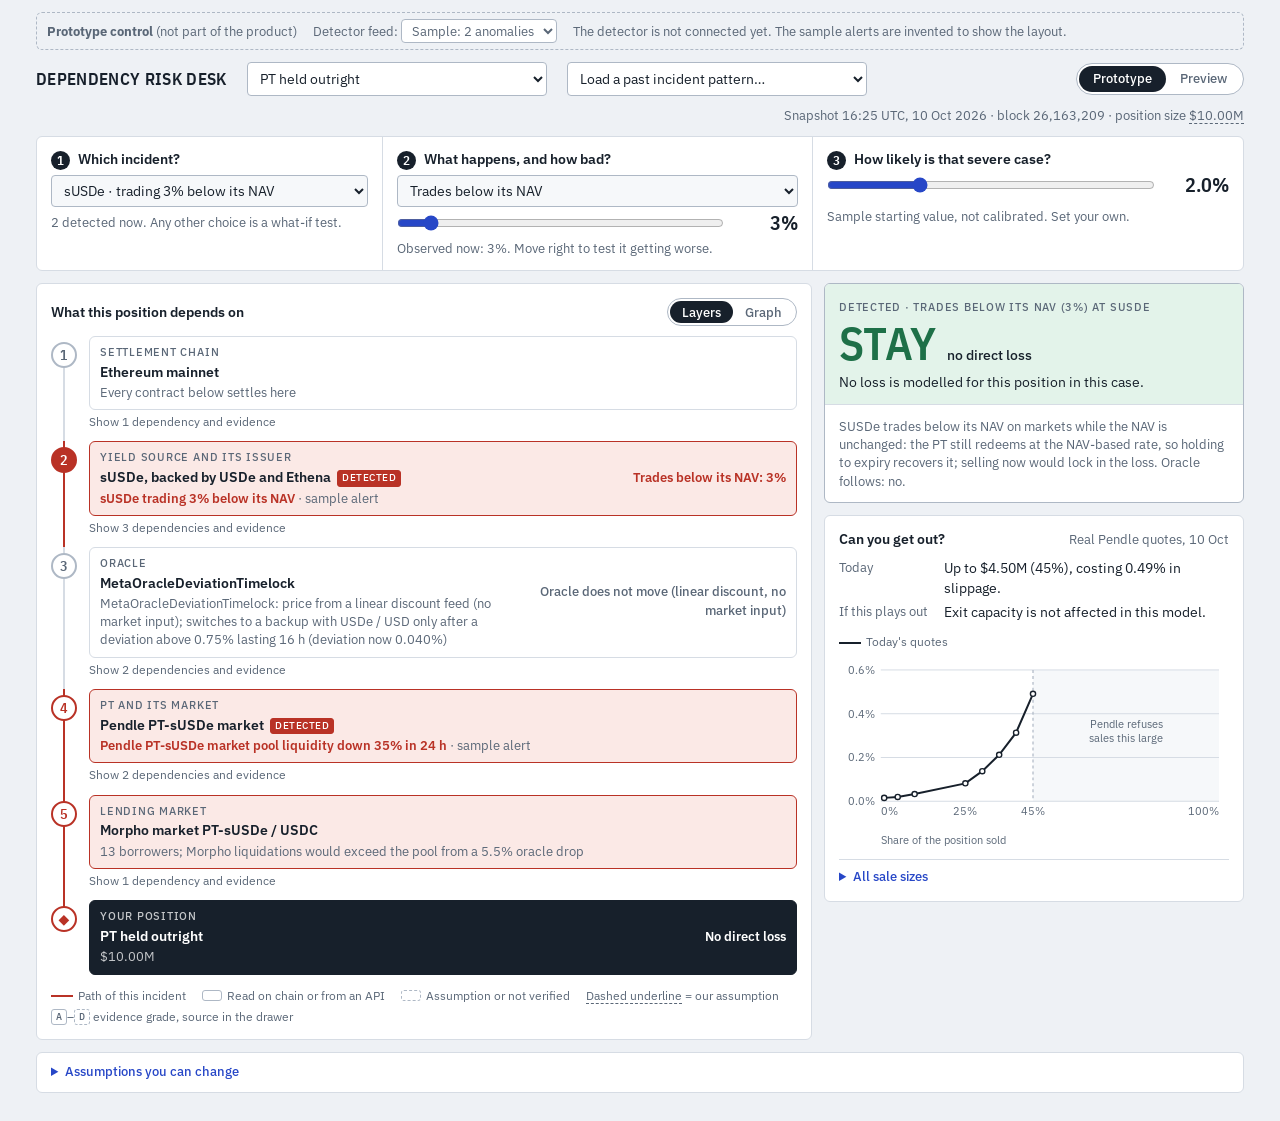
==== demo.html @ 82ac8eb2 "Init interactive HTML demo Input a single position, choose a simulated incident and its severity, ou" ====
<!doctype html>
<html>
  <head>
    <meta charset="utf8" />
    <meta
      name="viewport"
      content="width=device-width,initial-scale=1,viewport-fit=cover"
    />
    <style>
      :root {
        color-scheme: light;
        box-sizing: border-box;
        padding-top: env(safe-area-inset-top, 0px);
        padding-bottom: env(safe-area-inset-bottom, 0px);
      }
      html {
        scroll-padding-top: env(safe-area-inset-top, 0px);
      }
      body {
        margin: 0;
        padding: 0;
        font:
          14px -apple-system,
          BlinkMacSystemFont,
          sans-serif;
        background: #fff;
        color: #000;
      }
      img {
        max-width: 100%;
      }
      [hidden]:not([hidden="until-found" i]) {
        display: none !important;
      }
    </style>
  </head>
  <body>
    <title>Dependency Risk Desk v2</title>
    <link
      rel="stylesheet"
      href="https://fonts.googleapis.com/css2?family=IBM+Plex+Mono:wght@400;500&family=IBM+Plex+Sans:wght@400;500;600&family=IBM+Plex+Sans+Condensed:wght@600&display=swap"
    />
    <style>
      /* Layout: inputs run left to right in thinking order (where, how bad, how likely). Answer card top right. Five-layer chain on the left, one row per layer. Detail opens on demand. */
      :root {
        --bg: #eef1f5;
        --surface: #ffffff;
        --sunk: #f6f8fa;
        --ink: #17202b;
        --muted: #5a6777;
        --line: #d6dce4;
        --line-strong: #aeb8c5;
        --accent: #2747c7;
        --accent-tint: #e4e9fb;
        --crit: #b93226;
        --crit-tint: #fbe9e6;
        --warn: #8f5b00;
        --warn-tint: #fbf0d9;
        --good: #1e7048;
        --good-tint: #e3f3ea;
        --sans:
          "IBM Plex Sans", system-ui, -apple-system, "Segoe UI", sans-serif;
        --cond:
          "IBM Plex Sans Condensed", "IBM Plex Sans", system-ui, sans-serif;
        --mono: "IBM Plex Mono", ui-monospace, Menlo, Consolas, monospace;
      }
      @media (prefers-color-scheme: dark) {
        :root:not([data-theme="light"]) {
          --bg: #0f141b;
          --surface: #171e28;
          --sunk: #131922;
          --ink: #e5eaf1;
          --muted: #96a3b4;
          --line: #283342;
          --line-strong: #465468;
          --accent: #8aa4ff;
          --accent-tint: #1e2a52;
          --crit: #ff8475;
          --crit-tint: #3a1d1a;
          --warn: #e6ae52;
          --warn-tint: #33280f;
          --good: #62c795;
          --good-tint: #14301f;
          color-scheme: dark;
        }
      }
      :root[data-theme="dark"] {
        --bg: #0f141b;
        --surface: #171e28;
        --sunk: #131922;
        --ink: #e5eaf1;
        --muted: #96a3b4;
        --line: #283342;
        --line-strong: #465468;
        --accent: #8aa4ff;
        --accent-tint: #1e2a52;
        --crit: #ff8475;
        --crit-tint: #3a1d1a;
        --warn: #e6ae52;
        --warn-tint: #33280f;
        --good: #62c795;
        --good-tint: #14301f;
        color-scheme: dark;
      }
      * {
        box-sizing: border-box;
      }
      body {
        background: var(--bg);
        color: var(--ink);
        font: 14px/1.45 var(--sans);
        font-variant-numeric: tabular-nums;
      }
      .app {
        max-width: 1240px;
        margin: 0 auto;
        padding-inline: 16px;
        padding-block: 12px 28px;
        display: flex;
        flex-direction: column;
        gap: 12px;
      }
      body.drawer-open .app {
        padding-bottom: 46vh;
      }
      button,
      select,
      input {
        font: inherit;
        color: inherit;
      }
      button {
        cursor: pointer;
      }
      input[type="range"] {
        accent-color: var(--accent);
        width: 100%;
        min-width: 0;
        margin: 0;
      }
      :focus-visible {
        outline: 2px solid var(--accent);
        outline-offset: 2px;
      }
      p {
        margin: 0;
      }
      .lbl {
        font-size: 11px;
        letter-spacing: 0.07em;
        text-transform: uppercase;
        color: var(--muted);
        font-weight: 500;
      }
      .mono {
        font-family: var(--mono);
        font-size: 12px;
      }
      .note {
        color: var(--muted);
        font-size: 12.5px;
      }
      .asm {
        border-bottom: 1px dashed var(--muted);
      }
      .eff.n,
      .lay.hot .eff.n {
        color: var(--muted);
        font-weight: 500;
      }
      .gr {
        display: inline-block;
        font: 500 10px/14px var(--mono);
        padding: 0 4px;
        border: 1px solid var(--line-strong);
        border-radius: 3px;
        color: var(--muted);
        vertical-align: 1px;
      }
      .gr.D {
        border-style: dashed;
      }
      .link {
        background: none;
        border: 0;
        padding: 0;
        color: var(--accent);
        text-decoration: underline;
        font-size: 12.5px;
      }
      .panel {
        background: var(--surface);
        border: 1px solid var(--line);
        border-radius: 6px;
        padding: 14px;
        min-width: 0;
      }
      .panel h2 {
        font: 600 14px/1.2 var(--sans);
        margin: 0;
      }
      .phead {
        display: flex;
        flex-wrap: wrap;
        gap: 4px 16px;
        justify-content: space-between;
        align-items: baseline;
        margin-bottom: 10px;
      }

      header {
        display: flex;
        flex-wrap: wrap;
        gap: 10px 20px;
        align-items: center;
      }
      header h1 {
        font: 600 17px/1 var(--cond);
        letter-spacing: 0.02em;
        margin: 0;
        text-transform: uppercase;
      }
      header select {
        background: var(--surface);
        border: 1px solid var(--line-strong);
        border-radius: 4px;
        padding: 6px 8px;
        min-width: 0;
        max-width: 100%;
        text-overflow: ellipsis;
        flex: 0 1 300px;
      }
      header .stamp {
        margin-left: auto;
        font-size: 12.5px;
        color: var(--muted);
      }
      header .stamp {
        margin-left: 0;
        flex-basis: 100%;
        text-align: right;
      }
      .mode {
        margin-left: auto;
        display: flex;
        border: 1px solid var(--line-strong);
        border-radius: 999px;
        padding: 2px;
        background: var(--surface);
      }
      .mode button {
        border: 0;
        background: none;
        border-radius: 999px;
        padding: 4px 14px;
        font-weight: 500;
        font-size: 13px;
        color: var(--muted);
      }
      .mode button[aria-pressed="true"] {
        background: var(--ink);
        color: var(--surface);
      }
      .mode.sm button {
        padding: 2px 12px;
        font-size: 12.5px;
      }
      .lrow.inert {
        cursor: default;
      }
      .lrow.inert:hover {
        border-color: var(--line);
      }
      .step select:disabled {
        opacity: 1;
        color: var(--ink);
        appearance: none;
        border-style: dashed;
      }
      .banner {
        border-radius: 6px;
        padding: 8px 12px;
        border: 1px solid var(--line-strong);
        background: var(--accent-tint);
        font-size: 13px;
      }
      .banner a {
        color: var(--accent);
      }

      .steps {
        display: grid;
        grid-template-columns: 1fr 1.25fr 1.25fr;
        gap: 0;
        padding: 0;
      }
      .step {
        padding: 12px 14px;
        display: flex;
        flex-direction: column;
        gap: 6px;
        min-width: 0;
        border-left: 1px solid var(--line);
      }
      .step:first-child {
        border-left: 0;
      }
      .step .q {
        display: flex;
        gap: 8px;
        align-items: baseline;
        font-weight: 600;
      }
      .step .q i {
        font: 600 13px/1 var(--cond);
        font-style: normal;
        color: var(--surface);
        background: var(--ink);
        border-radius: 50%;
        width: 19px;
        height: 19px;
        display: inline-grid;
        place-items: center;
        flex: none;
        position: relative;
        top: 1px;
      }
      .step select {
        background: var(--sunk);
        border: 1px solid var(--line-strong);
        border-radius: 4px;
        padding: 5px 8px;
        width: 100%;
        min-width: 0;
        text-overflow: ellipsis;
      }
      .slide {
        display: flex;
        align-items: center;
        gap: 12px;
      }
      .slide output {
        font: 600 20px/1 var(--cond);
        min-width: 62px;
        text-align: right;
      }
      .zones {
        height: 6px;
        border-radius: 3px;
        overflow: hidden;
        display: flex;
        border: 1px solid var(--line);
      }
      .zones i {
        display: block;
        height: 100%;
      }
      .zs {
        background: var(--good-tint);
      }
      .zp {
        background: var(--warn-tint);
      }
      .zc {
        background: var(--crit-tint);
      }
      @media (max-width: 860px) {
        .steps {
          grid-template-columns: minmax(0, 1fr);
        }
        .step {
          border-left: 0;
          border-top: 1px solid var(--line);
        }
        .step:first-child {
          border-top: 0;
        }
      }

      .cols {
        display: grid;
        grid-template-columns: minmax(0, 1fr) 420px;
        gap: 12px;
        align-items: start;
      }
      .side,
      .main {
        display: flex;
        flex-direction: column;
        gap: 12px;
        min-width: 0;
      }
      @media (max-width: 1000px) {
        .cols {
          grid-template-columns: minmax(0, 1fr);
        }
        .side {
          order: -1;
        }
      }

      /* chain */
      .chain {
        display: flex;
        flex-direction: column;
      }
      .lay {
        position: relative;
        padding-left: 38px;
        padding-bottom: 10px;
      }
      .lay::before {
        content: "";
        position: absolute;
        left: 12px;
        top: 0;
        bottom: 0;
        border-left: 2px solid var(--line);
      }
      .lay:first-child::before {
        top: 18px;
      }
      .lay:last-child {
        padding-bottom: 0;
      }
      .lay:last-child::before {
        bottom: auto;
        height: 18px;
      }
      .lay.hot::before {
        border-left-color: var(--crit);
      }
      .ln {
        position: absolute;
        left: 0;
        top: 6px;
        width: 26px;
        height: 26px;
        border-radius: 50%;
        background: var(--surface);
        border: 2px solid var(--line-strong);
        display: grid;
        place-items: center;
        font: 600 14px/1 var(--cond);
        color: var(--muted);
      }
      .lay.hot .ln {
        border-color: var(--crit);
        color: var(--crit);
      }
      .lay.origin .ln {
        background: var(--crit);
        color: var(--surface);
      }
      .lrow {
        width: 100%;
        text-align: left;
        background: var(--surface);
        border: 1px solid var(--line);
        border-radius: 6px;
        padding: 8px 10px;
        display: grid;
        grid-template-columns: minmax(0, 1fr) minmax(0, auto);
        gap: 4px 14px;
        align-items: center;
      }
      .lrow:hover {
        border-color: var(--accent);
      }
      .lay.hot .lrow {
        border-color: var(--crit);
        background: var(--crit-tint);
      }
      .lay.pos .lrow {
        background: var(--ink);
        color: var(--surface);
        border-color: var(--ink);
        cursor: default;
      }
      .lay.pos .lrow .lbl,
      .lay.pos .lrow .fact {
        color: inherit;
        opacity: 0.75;
      }
      .lt {
        display: flex;
        flex-direction: column;
        gap: 1px;
        min-width: 0;
      }
      .lt b {
        font-weight: 600;
        font-size: 14px;
      }
      .fact {
        font-size: 12.5px;
        color: var(--muted);
      }
      .eff {
        font-weight: 600;
        font-size: 13px;
        color: var(--crit);
        text-align: right;
        max-width: 250px;
      }
      .lay.pos .eff {
        color: inherit;
      }
      .tag {
        display: inline-block;
        font-size: 10px;
        font-weight: 500;
        letter-spacing: 0.05em;
        text-transform: uppercase;
        border: 1px solid currentColor;
        border-radius: 3px;
        padding: 0 4px;
        color: var(--warn);
        margin-left: 6px;
        vertical-align: 1px;
      }
      .tag.det {
        color: var(--surface);
        background: var(--crit);
        border-color: var(--crit);
      }
      .tag.hyp {
        color: var(--crit);
        border-style: dashed;
        background: var(--surface);
      }
      .lay.origin.hyp .ln {
        background: var(--surface);
        color: var(--crit);
        border-style: dashed;
      }
      .fact b {
        font-weight: 600;
        font-size: inherit;
        color: var(--crit);
      }
      .proto {
        display: flex;
        flex-wrap: wrap;
        gap: 6px 16px;
        align-items: center;
        border: 1px dashed var(--line-strong);
        border-radius: 6px;
        padding: 6px 10px;
        color: var(--muted);
        font-size: 12.5px;
      }
      .proto select {
        background: var(--surface);
        border: 1px solid var(--line-strong);
        border-radius: 4px;
        padding: 2px 6px;
        max-width: 100%;
      }
      .more {
        background: none;
        border: 0;
        padding: 3px 0 0;
        color: var(--muted);
        font-size: 12px;
      }
      .more:hover {
        color: var(--accent);
      }
      .chips {
        display: flex;
        flex-wrap: wrap;
        gap: 6px;
        padding-top: 6px;
      }
      .chip {
        background: var(--surface);
        border: 1px solid var(--line-strong);
        border-radius: 5px;
        padding: 4px 8px;
        text-align: left;
        display: flex;
        flex-direction: column;
        min-width: 0;
        font-size: 12.5px;
      }
      .chip.doc {
        border-style: dashed;
      }
      .chip.sel {
        border-color: var(--crit);
        box-shadow: 0 0 0 1px var(--crit);
      }
      .chip:hover {
        border-color: var(--accent);
      }
      .chip .ad {
        font-family: var(--mono);
        font-size: 10.5px;
        color: var(--muted);
      }
      @media (max-width: 560px) {
        .lrow {
          grid-template-columns: minmax(0, 1fr);
        }
        .eff {
          text-align: left;
          max-width: none;
        }
      }
      .legend {
        display: flex;
        flex-wrap: wrap;
        gap: 4px 16px;
        color: var(--muted);
        font-size: 12px;
        margin-top: 12px;
      }
      .legend i {
        display: inline-block;
        width: 20px;
        height: 11px;
        border: 1px solid var(--line-strong);
        border-radius: 3px;
        vertical-align: -1px;
        margin-right: 5px;
      }
      .legend i.d {
        border-style: dashed;
      }

      .gscroll {
        overflow-x: auto;
        padding-bottom: 4px;
      }
      .graph {
        position: relative;
        min-width: 700px;
        display: flex;
        flex-direction: column;
      }
      .graph svg {
        position: absolute;
        inset: 0;
        width: 100%;
        height: 100%;
        pointer-events: none;
        overflow: visible;
      }
      .band {
        display: grid;
        grid-template-columns: 84px minmax(0, 1fr);
        gap: 12px;
        border-top: 1px solid var(--line);
        padding: 14px 0 24px;
      }
      .band:first-of-type {
        border-top: 0;
        padding-top: 2px;
      }
      .band:last-of-type {
        padding-bottom: 2px;
      }
      .lname {
        font-size: 11.5px;
        line-height: 1.3;
        color: var(--muted);
      }
      .lname b {
        display: block;
        font: 600 18px/1 var(--cond);
        color: var(--ink);
        margin-bottom: 3px;
      }
      .grow {
        display: grid;
        grid-template-columns: repeat(4, minmax(0, 1fr));
        column-gap: 48px;
        align-items: start;
      }
      .node {
        position: relative;
        z-index: 1;
        background: var(--surface);
        border: 1px solid var(--line-strong);
        border-radius: 6px;
        padding: 7px 9px;
        text-align: left;
        min-width: 0;
        display: flex;
        flex-direction: column;
        gap: 3px;
        align-items: flex-start;
      }
      button.node:hover {
        border-color: var(--accent);
      }
      .node .nm {
        font-weight: 600;
        font-size: 13px;
        line-height: 1.25;
        overflow-wrap: anywhere;
      }
      .node .sub {
        font-size: 12px;
        color: var(--muted);
        line-height: 1.3;
      }
      .node .sub b {
        color: var(--crit);
        font-weight: 600;
      }
      .node .tag {
        margin-left: 0;
      }
      .node.doc {
        border-style: dashed;
      }
      .node.hot {
        border-color: var(--crit);
        background: var(--crit-tint);
      }
      .node.origin {
        box-shadow: 0 0 0 2px var(--crit);
      }
      .node.origin.hyp {
        box-shadow: none;
        outline: 2px dashed var(--crit);
        outline-offset: 1px;
      }
      .node.pos {
        background: var(--ink);
        color: var(--surface);
        border-color: var(--ink);
      }
      .node.pos .sub,
      .node.pos .sub b {
        color: inherit;
      }
      .node.pos.hot {
        box-shadow: 0 0 0 2px var(--crit);
      }
      .e {
        stroke: var(--line-strong);
        stroke-width: 1.4;
        fill: none;
      }
      .e.doc {
        stroke-dasharray: 5 4;
      }
      .e.hot {
        stroke: var(--crit);
        stroke-width: 2.2;
      }
      .elab {
        position: absolute;
        z-index: 2;
        transform: translate(-50%, -50%);
        background: var(--surface);
        border: 1px solid var(--line);
        border-radius: 9px;
        padding: 0 6px;
        font-size: 10.5px;
        line-height: 16px;
        color: var(--muted);
        white-space: nowrap;
      }
      .elab:hover {
        border-color: var(--accent);
        color: var(--accent);
      }
      .elab.hot {
        border-color: var(--crit);
        color: var(--crit);
      }
      .legend i.a {
        width: 22px;
        height: 0;
        border: 0;
        border-top: 2px solid var(--crit);
        border-radius: 0;
        vertical-align: middle;
      }

      /* decision */
      .decision {
        padding: 0;
        overflow: hidden;
        border-color: var(--line-strong);
      }
      .vband {
        padding: 12px 14px;
        background: var(--sunk);
        border-bottom: 1px solid var(--line);
      }
      .vband.stay {
        background: var(--good-tint);
      }
      .vband.reduce {
        background: var(--warn-tint);
      }
      .vband.cap {
        background: var(--crit-tint);
      }
      .verdict {
        font: 600 46px/1 var(--cond);
        letter-spacing: 0.01em;
        text-transform: uppercase;
        margin: 4px 0 6px;
        display: flex;
        align-items: baseline;
        gap: 10px;
        flex-wrap: wrap;
      }
      .stay .verdict {
        color: var(--good);
      }
      .reduce .verdict {
        color: var(--warn);
      }
      .cap .verdict {
        color: var(--crit);
      }
      .verdict small {
        font: 500 14px/1.2 var(--sans);
        text-transform: none;
        letter-spacing: 0;
        color: var(--ink);
      }
      .why {
        font-size: 14px;
        text-wrap: balance;
      }
      .dbody {
        padding: 12px 14px;
        display: flex;
        flex-direction: column;
        gap: 12px;
      }
      .bars {
        display: grid;
        grid-template-columns: max-content minmax(0, 1fr) max-content;
        gap: 8px 10px;
        align-items: center;
      }
      .bars .bn {
        font-weight: 500;
        font-size: 13px;
      }
      .bars .bv {
        font: 600 17px/1 var(--cond);
        text-align: right;
      }
      .track {
        display: flex;
        gap: 2px;
        height: 18px;
        min-width: 0;
      }
      .track i {
        display: block;
        height: 100%;
        border-radius: 0 4px 4px 0;
        min-width: 2px;
      }
      .track i:first-child:not(:last-child) {
        border-radius: 0;
      }
      .b-loss {
        background: var(--muted);
      }
      .b-cost {
        background: var(--accent);
      }
      .b-cap {
        background: var(--line-strong);
      }
      .bkey {
        display: flex;
        flex-wrap: wrap;
        gap: 2px 14px;
        font-size: 12px;
        color: var(--muted);
      }
      .bkey i {
        display: inline-block;
        width: 9px;
        height: 9px;
        border-radius: 2px;
        margin-right: 5px;
      }
      .stuck {
        border: 1px solid var(--crit);
        background: var(--crit-tint);
        border-radius: 6px;
        padding: 8px 10px;
        font-size: 13px;
      }
      details {
        border-top: 1px solid var(--line);
        padding-top: 8px;
      }
      summary {
        cursor: pointer;
        font-weight: 500;
        font-size: 13px;
        color: var(--accent);
      }
      details > div {
        padding-top: 8px;
        display: flex;
        flex-direction: column;
        gap: 8px;
      }
      .tw {
        overflow-x: auto;
      }
      table {
        border-collapse: collapse;
        width: 100%;
        font-size: 12.5px;
      }
      th,
      td {
        text-align: right;
        padding: 5px 4px;
        border-bottom: 1px solid var(--line);
        white-space: nowrap;
      }
      th {
        font-weight: 500;
        color: var(--muted);
        font-size: 11.5px;
      }
      th:first-child,
      td:first-child {
        text-align: left;
      }
      tr.best td,
      tr.sum td {
        font-weight: 600;
      }
      tr.best td {
        background: var(--accent-tint);
      }
      tr.ref td {
        color: var(--crit);
      }
      dl {
        display: grid;
        grid-template-columns: max-content minmax(0, 1fr);
        gap: 4px 16px;
        margin: 0;
      }
      dt {
        color: var(--muted);
        font-size: 12.5px;
      }
      dd {
        margin: 0;
        overflow-wrap: anywhere;
      }

      /* exit */
      .exit {
        display: flex;
        flex-direction: column;
        gap: 10px;
      }
      .exit .phead {
        margin: 0;
      }
      .ckey {
        display: flex;
        flex-wrap: wrap;
        gap: 2px 14px;
        font-size: 12px;
        color: var(--muted);
      }
      .ckey svg {
        vertical-align: middle;
        margin-right: 5px;
      }
      .cwrap {
        position: relative;
      }
      .chart {
        width: 100%;
        height: auto;
        display: block;
      }
      .chart text {
        font: 11px var(--sans);
        fill: var(--muted);
      }
      .chart .ax {
        stroke: var(--line);
        stroke-width: 1;
        fill: none;
      }
      .chart .cv {
        stroke: var(--ink);
        stroke-width: 2;
        fill: none;
      }
      .chart .sv {
        stroke: var(--muted);
        stroke-width: 2;
        stroke-dasharray: 5 4;
        fill: none;
      }
      .chart .pt {
        fill: var(--surface);
        stroke: var(--ink);
        stroke-width: 1.4;
      }
      .chart .no {
        fill: var(--sunk);
        stroke: none;
      }
      .chart .cliff {
        stroke: var(--line-strong);
        stroke-width: 1.2;
        stroke-dasharray: 3 3;
        fill: none;
      }
      .chart .rec {
        stroke: var(--accent);
        stroke-width: 2;
        fill: none;
      }
      .chart .recd {
        fill: var(--accent);
        stroke: var(--surface);
        stroke-width: 2;
      }
      .chart .rt {
        fill: var(--accent);
        font-weight: 600;
      }
      .chart .cross {
        stroke: var(--line-strong);
        stroke-width: 1;
        fill: none;
      }
      .tip {
        position: absolute;
        pointer-events: none;
        background: var(--surface);
        border: 1px solid var(--line-strong);
        border-radius: 5px;
        padding: 5px 8px;
        font-size: 12px;
        white-space: nowrap;
        z-index: 3;
      }
      .tip b {
        display: block;
      }

      .adv {
        background: var(--surface);
        border: 1px solid var(--line);
        border-radius: 6px;
        padding: 10px 14px;
      }
      .adv > div {
        display: grid;
        grid-template-columns: repeat(auto-fit, minmax(250px, 1fr));
        gap: 10px 22px;
      }
      .adv label {
        display: flex;
        flex-direction: column;
        gap: 3px;
        font-size: 12.5px;
        color: var(--muted);
      }
      .adv input {
        width: 90px;
        background: var(--sunk);
        border: 1px solid var(--line-strong);
        border-radius: 4px;
        padding: 3px 6px;
        color: var(--ink);
      }
      .adv p {
        grid-column: 1/-1;
      }

      .drawer {
        position: fixed;
        left: 0;
        right: 0;
        bottom: 0;
        z-index: 10;
        background: var(--surface);
        border-top: 2px solid var(--ink);
        max-height: 42vh;
        overflow: auto;
        padding: 12px 16px calc(12px + env(safe-area-inset-bottom, 0px));
      }
      .drawer .in {
        max-width: 1208px;
        margin: 0 auto;
        display: flex;
        flex-direction: column;
        gap: 8px;
      }
      .drawer .top {
        display: flex;
        justify-content: space-between;
        gap: 12px;
        align-items: flex-start;
      }
      .drawer h3 {
        margin: 0;
        font: 600 15px/1.25 var(--sans);
      }
      .drawer a {
        color: var(--accent);
      }
      .btn {
        background: none;
        color: var(--ink);
        border: 1px solid var(--line-strong);
        border-radius: 4px;
        padding: 5px 12px;
        font-weight: 500;
      }
    </style>

    <div class="app">
      <div class="proto" id="proto">
        <span><b>Prototype control</b> (not part of the product)</span>
        <label for="feed"
          >Detector feed:
          <select id="feed"></select
        ></label>
        <span id="protoNote"></span>
      </div>
      <header>
        <h1>Dependency Risk Desk</h1>
        <select id="pos" aria-label="Position"></select>
        <select id="replay" aria-label="Load a past incident pattern"></select>
        <div class="mode" role="group" aria-label="View mode">
          <button id="m-proto" data-mode="proto" aria-pressed="true">
            Prototype</button
          ><button id="m-preview" data-mode="preview" aria-pressed="false">
            Preview
          </button>
        </div>
        <span class="stamp" id="stamp"></span>
      </header>
      <div class="banner" id="banner" hidden></div>

      <section class="panel steps" id="steps" aria-label="Incident to test">
        <div class="step">
          <label class="q" for="node"><i>1</i><span id="q1"></span></label>
          <select id="node"></select>
          <span class="note" id="n1"></span>
        </div>
        <div class="step">
          <label class="q" for="fail"><i>2</i>What happens, and how bad?</label>
          <select id="fail"></select>
          <div class="slide">
            <input
              type="range"
              id="sev"
              aria-label="Severity of the severe case"
            /><output id="sevOut" for="sev"></output>
          </div>
          <span class="note" id="sevNote"></span>
        </div>
        <div class="step">
          <label class="q" for="prob"
            ><i>3</i>How likely is that severe case?</label
          >
          <div class="slide">
            <input type="range" id="prob" min="0" max="1000" step="1" /><output
              id="probOut"
              for="prob"
            ></output>
          </div>
          <div id="zoneBox"></div>
          <span class="note" id="probNote"></span>
        </div>
      </section>

      <main class="cols">
        <div class="main">
          <section class="panel">
            <div class="phead">
              <h2>What this position depends on</h2>
              <div
                class="mode sm"
                role="group"
                aria-label="How to show the dependencies"
              >
                <button id="v-list" data-view="list" aria-pressed="true">
                  Layers</button
                ><button id="v-graph" data-view="graph" aria-pressed="false">
                  Graph
                </button>
              </div>
            </div>
            <div class="chain" id="chain"></div>
            <div class="legend">
              <span><i class="a"></i>Path of this incident</span
              ><span><i></i>Read on chain or from an API</span
              ><span><i class="d"></i>Assumption or not verified</span
              ><span
                ><span class="asm">Dashed underline</span> = our
                assumption</span
              ><span
                ><span class="gr">A</span>–<span class="gr D">D</span> evidence
                grade, source in the drawer</span
              >
            </div>
          </section>
        </div>
        <aside class="side">
          <section
            class="panel decision"
            id="decision"
            aria-live="polite"
          ></section>
          <section class="panel exit" id="exit"></section>
        </aside>
      </main>

      <details class="adv" id="d-adv">
        <summary>Assumptions you can change</summary>
        <div>
          <label for="book"
            >Position as a share of the book, %<input
              type="number"
              id="book"
              min="1"
              max="100"
              step="1"
          /></label>
          <label for="alt"
            >Cash earns after selling, % APY<input
              type="number"
              id="alt"
              min="0"
              max="50"
              step="0.01"
          /></label>
          <label for="pk"
            >Partial case is this many times as likely as the severe case<input
              type="number"
              id="pk"
              min="0"
              max="20"
              step="0.5"
          /></label>
          <label for="ps"
            >Partial case severity, % of the severe case<input
              type="number"
              id="ps"
              min="0"
              max="100"
              step="5"
          /></label>
          <p class="note" id="advNote"></p>
        </div>
      </details>
    </div>

    <div class="drawer" id="drawer" hidden>
      <div class="in" id="drawerIn"></div>
    </div>

    <script src="sample_data/dashboard.sample.js"></script>
    <script src="web/risk_model.js"></script>
    <script>
      const $ = (s) => document.querySelector(s);
      const money = (v) => {
        const a = Math.abs(v);
        return a >= 999500
          ? "$" + (v / 1e6).toFixed(2) + "M"
          : a >= 1e4
            ? "$" + Math.round(v / 1e3) + "k"
            : a >= 1e3
              ? "$" + (v / 1e3).toFixed(1) + "k"
              : "$" + Math.round(v);
      };
      const pc = (v, d = 1) => (v * 100).toFixed(d) + "%";
      const pp = (p) => {
        const x = p * 100;
        return (
          (x === 0
            ? "0"
            : x < 0.1
              ? x.toFixed(3)
              : x < 1
                ? x.toFixed(2)
                : x < 10
                  ? x.toFixed(1)
                  : x.toFixed(0)) + "%"
        );
      };
      const short = (a) =>
        a.length > 14 ? a.slice(0, 6) + "…" + a.slice(-4) : a;
      const trim = (x) => String(+(+x).toFixed(2));
      const cap1 = (t) => t.charAt(0).toUpperCase() + t.slice(1);

      /* Data and model come from the backend (FRONTEND_GUIDE.md): dashboard.sample.js sets window.DASHBOARD,
   risk_model.js sets window.RiskModel. The page holds no snapshot numbers and no loss formulas. */
      const d = window.DASHBOARD,
        RM = window.RiskModel;
      if (!d || !RM) {
        $("#banner").hidden = false;
        $("#banner").innerHTML =
          "<b>Could not load the backend files.</b> This page needs sample_data/dashboard.sample.js and web/risk_model.js.";
        throw new Error("backend files missing");
      }
      const N = d.position.notional_usd,
        CURVE = d.exit_curve.map((x) => [x.fraction, x.loss]),
        MAXX = d.max_exit_fraction,
        LD = d.lending[0];
      const NODES = d.ui.nodes,
        LAY = d.ui.layers,
        PRE = d.position_presets,
        FT = d.failure_types.types,
        GN = d.dependency_graph.nodes,
        ORC = d.oracle;
      const utc = (o) =>
        new Date(d.generated_at).toLocaleString(
          "en-GB",
          Object.assign({ timeZone: "UTC" }, o),
        );
      const STAMP =
        utc({ hour: "2-digit", minute: "2-digit" }) +
        " UTC, " +
        utc({ day: "numeric", month: "short", year: "numeric" });
      const DAY = utc({ day: "numeric", month: "short" });
      const EXPIRY = new Date(d.position.expiry + "T00:00:00Z").toLocaleString(
        "en-GB",
        { timeZone: "UTC", day: "numeric", month: "short", year: "numeric" },
      );
      const DAYS = Math.round(
        (Date.parse(d.position.expiry) -
          Date.parse(d.generated_at.slice(0, 10))) /
          864e5,
      );
      const TL =
        ORC && ORC.challenge_timelock_s != null
          ? trim(ORC.challenge_timelock_s / 3600)
          : null;
      const gr = (g) =>
        g
          ? `<span class="gr ${g}" title="${d.evidence.grades[g] || ""}">${g}</span>`
          : "";
      const src = (e) => (e ? `${gr(e.grade)} ${e.source}` : "");
      const pOf = (v) => Math.pow(v / 1000, 3),
        vOf = (p) => Math.round(Math.cbrt(p) * 1000);

      /* The page's own table, kept as the guide asks: label, unit, range, starting value and a sample probability
   for failures that have no historical default. No loss functions here. */
      const FAIL = {
        shortfall: {
          label: "Issuer cannot back the asset",
          sev: "Reserves missing",
          unit: "%",
          min: 1,
          max: 100,
          def: 50,
          prob: 0.02,
          phrase: (s) => `a ${s} reserve shortfall`,
        },
        depeg: {
          label: "Loses value",
          sev: "Value drop",
          unit: "%",
          min: 1,
          max: 60,
          def: 10,
          prob: 0.03,
          phrase: (s) => `a ${s} fall in value`,
        },
        oracleLow: {
          label: "Reports a price that is too low",
          sev: "Price understated by",
          unit: "%",
          min: 1,
          max: 40,
          def: 15,
          prob: 0.05,
          phrase: (s) => `a price understated by ${s}`,
        },
        stale: {
          label: "Stops updating",
          sev: "Hours without an update",
          unit: "h",
          min: 1,
          max: 48,
          def: 6,
          prob: 0.02,
          phrase: (s) => `${s} without a price update`,
        },
        cascade: {
          label: "Other borrowers are liquidated into the pool",
          sev: "Oracle drop that liquidates them",
          unit: "%",
          min: 1,
          max: 40,
          def: 8,
          prob: 0.1,
          phrase: (s) => `a ${s} oracle drop that liquidates other borrowers`,
        },
        drain: {
          label: "Liquidity leaves the pool",
          sev: "Liquidity removed",
          unit: "%",
          min: 10,
          max: 90,
          def: 50,
          prob: 0.3,
          phrase: (s) => `${s} of liquidity leaving`,
        },
        halt: {
          label: "Chain halts",
          sev: "Hours halted",
          unit: "h",
          min: 1,
          max: 48,
          def: 6,
          prob: 0.01,
          phrase: (s) => `a ${s} halt`,
        },
      };
      /* Failure keys this table does not know are read from the backend (failure_types.types), so a new failure type
   shows up as one more option instead of breaking the page. Its probability starts from a sample value unless
   the backend gives a historical one. */
      Object.keys(FT).forEach((k) => {
        if (FAIL[k]) return;
        const t = FT[k],
          lab = t.label || k;
        FAIL[k] = {
          label: lab,
          sev: t.unit === "h" ? "Hours" : "Severity",
          unit: t.unit || "%",
          min: t.min ?? 1,
          max: t.max ?? 100,
          def: t.default_severity ?? t.min ?? 1,
          prob: 0.02,
          phrase: (s) => `${lab.charAt(0).toLowerCase() + lab.slice(1)} (${s})`,
        };
      });
      /* Display names follow the backend, so a rename there shows up here without a page change. */
      Object.keys(FAIL).forEach((k) => {
        if (FT[k] && FT[k].label) FAIL[k].label = FT[k].label;
      });
      /* A node's usable failures: known to the table above and with an injection rule in the data. */
      const fails = (k) =>
        ((NODES[k] || {}).failures || []).filter(
          (f) => FAIL[f] && d.ui.injections[k + ":" + f],
        );
      const BW = d.borrowers || {};
      const LFACT = {
        1: { head: NODES.eth.label, fact: "Every contract below settles here" },
        2: {
          head: "sUSDe, backed by USDe and Ethena",
          fact: "The PT redeems to sUSDe at expiry",
        },
        3: {
          head: NODES.oracle.contract_name || NODES.oracle.label,
          fact: NODES.oracle.note || "",
        },
        4: {
          head: NODES.market.label,
          fact: `You can sell ${money(MAXX * N)} of ${money(N)} today`,
        },
        5: {
          head: NODES.lending.label,
          fact: BW.distribution
            ? `${BW.distribution.n_borrowers} borrowers; Morpho liquidations would exceed the pool from a ${pc(BW.first_drop_seized_exceeds_capacity)} oracle drop`
            : "",
        },
      };
      /* Edges to the position are the page's own: the position is assumed, not read from a wallet. */
      const EDGES = d.ui.edges.concat([
        {
          from: "pt",
          to: "pos",
          type: "holding",
          lev: false,
          grade: "D",
          evidence: "assumed position, not read from a wallet",
        },
        {
          from: "lending",
          to: "pos",
          type: "liquidation",
          lev: true,
          grade: "D",
          evidence: "assumed position, not read from a wallet",
        },
      ]);

      /* Detector feed. Real entries (d.detected) name a dependency-graph node; map it to one of the 9 UI nodes.
   The two sample entries are invented and stay labelled as such. */
      const uiNodeOf = (id) =>
        NODES[id]
          ? id
          : Object.keys(NODES).find((k) =>
              (NODES[k].members || []).includes(id),
            );
      const REAL = (d.detected || [])
        .map((x) =>
          Object.assign({}, x, { node: uiNodeOf(x.node), real: true }),
        )
        .filter((x) => x.node && fails(x.node).includes(x.fail));
      const SAMPLE = [
        {
          node: "susde",
          fail: "discount",
          sev: 3,
          signal: "trading 3% below its NAV",
        },
        {
          node: "market",
          fail: "drain",
          sev: 35,
          signal: "pool liquidity down 35% in 24 h",
        },
      ].filter((x) => fails(x.node).includes(x.fail));
      const dets = () =>
        S.feed === "real" ? REAL : S.feed === "sample" ? SAMPLE : [];
      const sigTxt = (x) => x.signal + (x.real ? "" : " · sample alert");
      /* Prototype = any dependency can be failed by hand. Preview = the product view: only detected incidents. */
      const pv = () => S.mode === "preview";
      let CUR = { type: "none" };
      const S = {
        view: "list",
        mode: "proto",
        feed: REAL.length ? "real" : "sample",
        det: null,
        pos: Object.keys(PRE)[0],
        node: "susde",
        fail: "depeg",
        sev: 10,
        p: 0.03,
        alt: d.position.implied_apy * 100,
        book: 10,
        pk: 2,
        ps: 30,
        replay: "",
        open: {},
        more: {},
        touched: false,
      };
      const isPct = () => FAIL[S.fail].unit === "%";
      const sevText = (v = S.sev) => trim(v) + (isPct() ? "%" : " h");
      const carry = () =>
        (Math.max(0, d.position.implied_apy - S.alt / 100) * DAYS) / 365;
      const isLev = () => PRE[S.pos].debt_usd > 0;
      const edgeOn = (e) => e.lev === undefined || e.lev === isLev();
      const pDefault = (k) => {
        const pr = (FT[k] || {}).probabilities;
        return pr && pr.p_severe != null ? pr.p_severe : FAIL[k].prob;
      };

      /* One call per outcome to RiskModel.inject; expected loss, verdict and thresholds built on it (guide, section 4). */
      function model(posKey = S.pos, light = false) {
        const P = PRE[posKey],
          C = P.collateral_usd,
          equity = C - P.debt_usd,
          f = FAIL[S.fail];
        const pr = (FT[S.fail] || {}).probabilities || {};
        const hist =
          pr.partial_severity_share != null &&
          pr.partial_to_severe_prob != null;
        const share = hist ? pr.partial_severity_share : S.ps / 100,
          ratio = hist ? pr.partial_to_severe_prob : S.pk;
        const sev = RM.inject(d, posKey, S.node, S.fail, S.sev),
          par = RM.inject(d, posKey, S.node, S.fail, S.sev * share);
        const pS = S.p,
          pP = Math.min(ratio * pS, 1 - pS),
          p0 = Math.max(0, 1 - pS - pP);
        const el = pS * sev.L_high + pP * par.L_high,
          scale = C / equity,
          cy = carry();
        const curve = CURVE.map(([x, s]) => [x, s * scale]);
        const dec = RM.decide(1, el, curve, cy * scale),
          x = dec.exitFraction,
          slip = x ? RM.slippageAt(x, CURVE) : 0;
        const hasLoss = sev.L_high > 0,
          verdict = !hasLoss || x === 0 ? "stay" : dec.atCap ? "cap" : "reduce";
        const m = {
          P,
          C,
          equity,
          f,
          u: f.unit === "%",
          pr,
          hist,
          share,
          ratio,
          sev,
          par,
          pS,
          pP,
          p0,
          el,
          scale,
          cy,
          dec,
          x,
          slip,
          hasLoss,
          verdict,
        };
        if (light) return m;
        const elAt = (p, a, b) => p * a + Math.min(ratio * p, 1 - p) * b;
        m.zs = null;
        m.zc = null;
        if (hasLoss)
          for (let v = 0; v <= 1000; v++) {
            const dd = RM.decide(
              1,
              elAt(pOf(v), sev.L_high, par.L_high),
              curve,
              cy * scale,
            );
            if (m.zs === null && dd.exitFraction > 0) m.zs = v;
            if (dd.atCap) {
              m.zc = v;
              break;
            }
          }
        m.flip = null;
        if (m.u && hasLoss)
          for (let q = f.min; q <= f.max; q++) {
            const a = RM.inject(d, posKey, S.node, S.fail, q).L_high,
              b = RM.inject(d, posKey, S.node, S.fail, q * share).L_high;
            if (
              RM.decide(1, elAt(pS, a, b), curve, cy * scale).exitFraction > 0
            ) {
              m.flip = q;
              break;
            }
          }
        m.be = RM.breakEven(CURVE, sev.L_high, scale, cy);
        const xa = x || MAXX,
          sa = RM.slippageAt(xa, CURVE);
        Object.assign(m, {
          xa,
          elUsd: el * equity,
          sellUsd: x * C,
          altCost: xa * (sa + cy) * C,
          altKept: (1 - xa) * el * equity,
          stuck: dec.stuckFraction * C,
          keptStuck: (1 - x) * el * equity,
          others: Object.keys(PRE)
            .filter((k) => k !== posKey)
            .map((k) => ({ k, m: model(k, true) })),
        });
        return m;
      }
      const word = (m) =>
        m.verdict === "stay"
          ? "Stay"
          : m.verdict === "cap"
            ? `Exit ${pc(m.x, 0)}`
            : `Reduce, sell ${pc(m.x, 0)}`;

      /* What the severe case does at each step of the path, read from the inject result (guide, section 6). */
      function story(m) {
        const s = m.sev,
          f = S.fail,
          sv = sevText(),
          C = m.C,
          lev = m.P.debt_usd > 0,
          nlab = NODES[S.node].label;
        const origin =
          {
            depeg: `${nlab} down ${sv}`,
            shortfall: `Reserves short by ${sv}`,
            oracleLow: `Price understated by ${sv}`,
            stale: `No update for ${sv}`,
            drain: `${sv} of liquidity gone`,
            cascade: `Other borrowers liquidated at a ${sv} oracle drop`,
            halt: `Halted for ${sv}`,
          }[f] || `${FAIL[f].label}: ${sv}`;
        const orc =
          s.oracle_falls === true
            ? f === "oracleLow"
              ? "Oracle reports the low price"
              : `Oracle follows${TL ? ` (after the ${TL} h switch)` : ""}`
            : s.oracle_falls === false
              ? "Oracle does not move (linear discount, no market input)"
              : s.type === "loss_model"
                ? "Oracle behaviour unknown: both cases counted"
                : null;
        const shrinks = s.sellable_later < s.sellable_now - 1e-9;
        const exit = shrinks
          ? `Sellable falls from ${money(s.sellable_now * C)} to ${money(s.sellable_later * C)}`
          : null;
        const L = s.liquidated || [];
        const liq = L.includes(true)
          ? L.includes(false)
            ? "Liquidated if the oracle follows"
            : "Your position is liquidated"
          : lev && L.length
            ? "Not liquidated"
            : null;
        const pos =
          s.loss_usd > 0
            ? `Lose ${money(s.loss_usd)} if severe`
            : s.type === "not_modelled"
              ? f === "halt"
                ? "No exit while halted"
                : "No direct loss modelled"
              : shrinks
                ? "No direct loss, but the exit shrinks"
                : "No direct loss";
        return {
          origin,
          orc,
          exit,
          liq,
          pos,
          shrinks,
          forced: shrinks && s.type !== "exit_only",
          follows: s.oracle_falls === true && S.node !== "oracle",
        };
      }

      /* Layer list: one row per layer. */
      function effects(m) {
        const st = story(m),
          fl = flow(st),
          o = {},
          note = {},
          lay = NODES[S.node].layer;
        LAY.forEach((L) => {
          if (L.nodes.some((k) => fl.nodes.has(k))) o[L.n] = "";
        }); /* layers the incident reaches */
        o[lay] = st.origin;
        if (S.fail !== "halt") {
          if (st.orc && lay !== 3) {
            if (m.sev.oracle_falls === false) note[3] = st.orc;
            else o[3] = st.orc;
          }
          if (st.exit && lay !== 4) o[4] = st.exit;
          if (st.liq && lay !== 5) {
            if (st.liq === "Not liquidated") note[5] = st.liq;
            else o[5] = st.liq;
          }
        }
        o[6] = lay === 4 && st.exit && !(m.sev.loss_usd > 0) ? st.exit : st.pos;
        return { o, note };
      }
      function renderList(m, idle) {
        const efr = idle ? { o: {}, note: {} } : effects(m),
          ef = efr.o,
          org = idle ? 0 : NODES[S.node].layer,
          lock = pv(),
          P = m.P;
        let h = LAY.map((L) => {
          const ids = L.nodes,
            hot = ef[L.n] !== undefined,
            open = !!S.more[L.n],
            lf = LFACT[L.n];
          const dd = dets().filter((x) => NODES[x.node].layer === L.n),
            hyp = org === L.n && S.det === null;
          const tags =
            (dd.length ? '<span class="tag det">Detected</span>' : "") +
            (hyp ? '<span class="tag hyp">What-if</span>' : "");
          const fact = dd.length
            ? dd
                .map((x) => `<b>${NODES[x.node].label} ${x.signal}</b>`)
                .join(" · ") +
              (dd.some((x) => !x.real) ? " · sample alert" : "")
            : lf.fact;
          return `<div class="lay ${hot ? "hot" : ""} ${org === L.n ? "origin" : ""} ${hyp ? "hyp" : ""}"><span class="ln">${L.n}</span>
      <button class="lrow ${lock && !dd.length ? "inert" : ""}" data-layer="${L.n}" aria-label="${lock ? "Layer" : "Test an incident at layer"} ${L.n}, ${L.name}">
        <span class="lt"><span class="lbl">${L.name}</span><b>${lf.head}${tags}</b><span class="fact">${fact}</span></span>
        ${hot && ef[L.n] ? `<span class="eff">${ef[L.n]}</span>` : efr.note[L.n] ? `<span class="eff n">${efr.note[L.n]}</span>` : ""}</button>
      <button class="more" data-more="${L.n}" aria-expanded="${open}">${open ? "Hide" : "Show"} ${ids.length} ${ids.length > 1 ? "dependencies" : "dependency"} and evidence</button>
      ${
        open
          ? `<div class="chips">${ids
              .map((id) => {
                const n = NODES[id],
                  g = n.evidence && n.evidence.grade;
                return `<button class="chip ${g === "D" ? "doc" : ""} ${id === S.node && !idle ? "sel" : ""}" data-n="${id}"><span>${n.label} ${gr(g)}</span><span class="ad">${n.contract_name || (n.address ? short(n.address) : n.kind)}</span></button>`;
              })
              .join("")}</div>`
          : ""
      }
    </div>`;
        }).join("");
        h += `<div class="lay pos ${idle ? "" : "hot"}"><span class="ln">◆</span><div class="lrow"><span class="lt"><span class="lbl">Your position</span><b>${isLev() ? "PT posted as collateral" : "PT held outright"}</b><span class="fact">${isLev() ? `Collateral ${money(P.collateral_usd)}, debt ${money(P.debt_usd)}` : money(P.collateral_usd)}</span></span>${ef[6] ? `<span class="eff">${ef[6]}</span>` : ""}</div></div>`;
        $("#chain").innerHTML = h;
      }

      /* Causal graph: which nodes and edges this incident reaches. lending → market (forced selling) fires only when
   the backend's exit numbers show liquidators selling into the pool. */
      const GCOL = {
        eth: "1 / -1",
        ethena: 2,
        usde: 3,
        susde: 4,
        feeds: 1,
        oracle: 2,
        market: 3,
        pt: 4,
        lending: 3,
      };
      const GSUB = {
        eth: "Every contract below settles here",
        ethena: "Off-chain part not verified",
        usde: "Backs sUSDe",
        susde: "The PT redeems to this",
        feeds: "Feeds the oracle reads",
        oracle: NODES.oracle.contract_name || "Prices the collateral",
        market: money(d.position.pool_liquidity_usd) + " liquidity",
        pt: "Expires " + EXPIRY,
        lending: `Loan-to-value ${pc(LD.aggregate_ltv)} / limit ${pc(LD.lltv)}`,
      };
      const ET = { "pt>lending": 0.6 };
      const nl = (id) => (id === "pos" ? "Your position" : NODES[id].label);
      let FLOW = { nodes: new Set(), edges: new Set() },
        IDLE = false;
      function flow(st) {
        if (S.fail === "halt")
          return {
            nodes: new Set([...Object.keys(NODES), "pos"]),
            edges: new Set(),
          };
        const nodes = new Set([S.node]),
          edges = new Set(),
          q = [S.node];
        if (st.follows) {
          nodes.add("oracle");
          q.push("oracle");
        } /* the oracle follows, so liquidations run through it */
        while (q.length) {
          const n = q.shift();
          EDGES.forEach((e, i) => {
            if (e.from !== n || !edgeOn(e)) return;
            if (e.from === "lending" && e.to === "market" && !st.forced) return;
            edges.add(i);
            if (!nodes.has(e.to)) {
              nodes.add(e.to);
              q.push(e.to);
            }
          });
        }
        return { nodes, edges };
      }
      function nodeFx(m, st, fl) {
        const f = S.fail,
          sv = sevText(),
          o = {},
          note = {};
        if (f === "halt") {
          o.eth = st.origin;
          o.pos = st.pos;
          return { o, note };
        }
        if (f === "depeg" || f === "shortfall")
          ["usde", "susde", "pt"].forEach((k) => {
            if (fl.nodes.has(k)) o[k] = `Down ${sv}`;
          });
        o[S.node] = f === "depeg" ? `Down ${sv}` : st.origin;
        if (st.orc && S.node !== "oracle") {
          if (m.sev.oracle_falls === false) note.oracle = st.orc;
          else {
            o.oracle = st.orc;
            if (m.sev.oracle_falls === true) fl.nodes.add("oracle");
          }
        }
        if (st.exit && S.node !== "market") o.market = st.exit;
        if (st.liq && S.node !== "lending") {
          if (st.liq === "Not liquidated") note.lending = st.liq;
          else o.lending = st.liq;
        }
        o.pos =
          S.node === "market" && st.exit && !(m.sev.loss_usd > 0)
            ? st.exit
            : st.pos;
        return { o, note };
      }
      function renderGraph(m, idle) {
        const st = idle ? null : story(m),
          fl = idle ? { nodes: new Set(), edges: new Set() } : flow(st),
          fxr = idle ? { o: {}, note: {} } : nodeFx(m, st, fl),
          fx = fxr.o,
          ds = dets(),
          P = m.P;
        FLOW = fl;
        IDLE = !!idle;
        const node = (id) => {
          const n = NODES[id],
            hot = fl.nodes.has(id),
            org = !idle && id === S.node,
            hyp = org && S.det === null,
            dt = ds.find((x) => x.node === id),
            g = n.evidence && n.evidence.grade;
          const tags =
            (dt ? '<span class="tag det">Detected</span>' : "") +
            (hyp ? '<span class="tag hyp">What-if</span>' : "");
          const sub = fx[id]
            ? `<b>${fx[id]}</b>`
            : fxr.note[id]
              ? fxr.note[id]
              : dt
                ? sigTxt(dt)
                : GSUB[id];
          return `<button class="node ${g === "D" ? "doc" : ""} ${hot ? "hot" : ""} ${org ? "origin" : ""} ${hyp ? "hyp" : ""}" data-n="${id}" data-g="${id}" style="grid-column:${GCOL[id]}"><span class="nm">${n.label}</span>${tags}<span class="sub">${sub}</span></button>`;
        };
        let h = '<svg id="edges" aria-hidden="true"></svg>';
        LAY.forEach((L) => {
          h += `<div class="band"><div class="lname"><b>${L.n}</b>${L.name}</div><div class="grow">${L.nodes.map(node).join("")}</div></div>`;
        });
        const ph = fl.nodes.has("pos");
        h += `<div class="band"><div class="lname">Your position</div><div class="grow"><div class="node pos ${ph ? "hot" : ""}" data-g="pos" style="grid-column:${isLev() ? 3 : 4}"><span class="nm">${isLev() ? "PT posted as collateral" : "PT held outright"}</span><span class="sub">${isLev() ? `Collateral ${money(P.collateral_usd)}, debt ${money(P.debt_usd)}` : money(P.collateral_usd)}</span>${fx.pos ? `<span class="sub"><b>${fx.pos}</b></span>` : ""}${!idle && !ph ? '<span class="sub">The incident does not reach your position.</span>' : ""}</div></div></div>`;
        $("#chain").innerHTML =
          `<div class="gscroll"><div class="graph" id="graph">${h}<div id="elabels"></div></div></div>`;
        paint();
      }
      function paint() {
        const g = $("#graph"),
          svg = $("#edges");
        if (!g || !svg) return;
        const R = g.getBoundingClientRect();
        const box = (id) => {
          const el = g.querySelector(`[data-g="${id}"]`);
          if (!el) return null;
          const r = el.getBoundingClientRect();
          return {
            x: r.left - R.left + r.width / 2,
            y: r.top - R.top + r.height / 2,
            w: r.width,
            h: r.height,
          };
        };
        const clip = (a, b, pad) => {
          const dx = b.x - a.x,
            dy = b.y - a.y,
            s = Math.min(
              dx ? (a.w / 2 + pad) / Math.abs(dx) : 1e9,
              dy ? (a.h / 2 + pad) / Math.abs(dy) : 1e9,
            );
          return [a.x + dx * s, a.y + dy * s];
        };
        let cold = "",
          hotL = "",
          labs = "";
        EDGES.forEach((e, i) => {
          if (!edgeOn(e)) return;
          const a = box(e.from),
            b = box(e.to);
          if (!a || !b) return;
          const hot = FLOW.edges.has(i),
            t = ET[e.from + ">" + e.to] || 0.5,
            cls = `class="e ${e.grade === "D" ? "doc" : ""} ${hot ? "hot" : ""}" marker-end="url(#${hot ? "ah" : "an"})"`;
          let x1, y1, x2, y2, ln;
          if (e.from === "oracle" && e.to === "lending") {
            /* elbow: straight down the oracle's column, then into the lending market's side */
            x1 = x2 = a.x;
            y1 = a.y + a.h / 2 + 1;
            y2 = b.y;
            ln = `<path d="M${x1} ${y1}V${y2}H${b.x - b.w / 2 - 6}" ${cls}/>`;
          } else {
            [x1, y1] = clip(a, b, 1);
            [x2, y2] = clip(b, a, 6);
            ln = `<line x1="${x1}" y1="${y1}" x2="${x2}" y2="${y2}" ${cls}/>`;
          }
          if (hot) hotL += ln;
          else cold += ln;
          if (hot || IDLE)
            labs += `<button class="elab ${hot ? "hot" : ""}" data-e="${i}" style="left:${x1 + (x2 - x1) * t}px;top:${y1 + (y2 - y1) * t}px" aria-label="Evidence for ${nl(e.from)} to ${nl(e.to)}">${e.type}</button>`;
        });
        const mk = (id, v) =>
          `<marker id="${id}" viewBox="0 0 10 10" refX="8" refY="5" markerWidth="7" markerHeight="7" orient="auto"><path d="M0 0L10 5L0 10z" style="fill:var(${v})"/></marker>`;
        svg.innerHTML =
          "<defs>" +
          mk("an", "--line-strong") +
          mk("ah", "--crit") +
          "</defs>" +
          cold +
          hotL;
        $("#elabels").innerHTML = labs;
      }
      function renderChain(m, idle) {
        const g = S.view === "graph";
        $("#v-graph").setAttribute("aria-pressed", g);
        $("#v-list").setAttribute("aria-pressed", !g);
        g ? renderGraph(m, idle) : renderList(m, idle);
      }

      function bar(name, segs, val, max) {
        return `<span class="bn">${name}</span><span class="track">${segs
          .filter((s) => s[1] > 0)
          .map(
            (s) =>
              `<i class="${s[0]}" style="width:${Math.max(0.5, (s[1] / max) * 100)}%" title="${s[2]}"></i>`,
          )
          .join("")}</span><span class="bv">${val}</span>`;
      }
      const det = (id, title, body) =>
        `<details id="${id}" ${S.open[id] ? "open" : ""}><summary>${title}</summary><div>${body}</div></details>`;
      const yn = (v) => (v === true ? "yes" : v === false ? "no" : "unknown");

      function renderDecision(m) {
        const s = m.sev,
          C = m.C,
          where = NODES[S.node].label,
          hasLoss = m.hasLoss,
          v = m.verdict;
        const vw =
          v === "stay" ? "Stay" : v === "cap" ? `Exit ${pc(m.x, 0)}` : "Reduce";
        const sub = !hasLoss
          ? "no direct loss"
          : v === "cap"
            ? "all the pool will take"
            : v === "reduce"
              ? `sell ${pc(m.x, 0)} now`
              : "";
        const L = s.liquidated || [];
        const facts =
          s.type === "loss_model"
            ? ` Oracle follows: ${yn(s.oracle_falls)}.${m.P.debt_usd > 0 ? ` Liquidated: ${L.includes(true) ? (L.includes(false) ? "only if the oracle follows" : "yes") : "no"}.` : ""}`
            : "";
        const rule = `<p class="note">${cap1(s.note)}.${facts}</p>`;
        let why,
          body = "";
        if (!hasLoss) {
          why = "No loss is modelled for this position in this case.";
          body += rule;
          if (
            (s.type === "not_modelled" && S.fail === "halt") ||
            s.sellable_later < s.sellable_now - 1e-9
          ) {
            const now = s.sellable_now * C,
              later = S.fail === "halt" ? 0 : s.sellable_later * C;
            body += `<div class="bars">${bar("Sellable today", [["b-cap", now, money(now)]], money(now), now)}${bar("If this plays out", [["b-cap", later, money(later)]], S.fail === "halt" ? `None for ${sevText()}` : later ? money(later) : "None", now)}</div>`;
          }
        } else {
          const be =
            m.zs === null
              ? "Selling does not pay at any probability."
              : `Selling starts to pay once you put the severe case above <b>${pp(pOf(m.zs))}</b>. You set ${pp(S.p)}.`;
          why =
            v === "stay"
              ? `Any sale costs more than it saves. ${be}`
              : `Sell <b>${money(m.sellUsd)}</b> now. ${be}`;
          const max = Math.max(m.elUsd, m.altCost + m.altKept);
          body += `<div class="bars">${bar("Stay", [["b-loss", m.elUsd, "Expected loss " + money(m.elUsd)]], money(m.elUsd), max)}${bar(
            `Sell ${pc(m.xa, 0)}`,
            [
              ["b-cost", m.altCost, "Cost of selling " + money(m.altCost)],
              [
                "b-loss",
                m.altKept,
                "Expected loss on the part you keep " + money(m.altKept),
              ],
            ],
            money(m.altCost + m.altKept),
            max,
          )}</div>
      <div class="bkey"><span><i class="b-loss"></i>Expected loss</span><span><i class="b-cost"></i>Cost of selling</span></div>`;
          if (v === "cap")
            body += `<div class="stuck"><b>${money(m.stuck)} cannot be sold through Pendle now.</b> It stays exposed to an expected loss of ${money(m.keptStuck)}.</div>`;
          body += `<p class="note">If the severe case happens you lose <b>${money(s.loss_usd)}</b>: ${pc(s.L_high, 1)} of your ${m.P.debt_usd > 0 ? "equity" : "position"}, ${pc((s.L_high * S.book) / 100, 1)} of the book.${s.L_low !== s.L_high ? ` Loss is between ${pc(s.L_low, 1)} and ${pc(s.L_high, 1)} depending on the oracle; the decision uses the high end.` : ""}</p>`;
          body += rule;
          const pe = m.pr.evidence,
            row = (k, p, l, mark) =>
              `<tr><td>${k}</td><td>${mark === "asm" ? `<span class="asm">${pp(p)}</span>` : pp(p)}${mark === "C" ? " " + gr("C") : ""}</td><td>${money(l)}</td><td>${money(p * l)}</td></tr>`;
          const pm = m.hist ? "C" : "asm";
          body += det(
            "d-scen",
            "How the expected loss is built",
            `<div class="tw"><table><thead><tr><th>Outcome</th><th>Probability</th><th>Loss</th><th>Counts for</th></tr></thead><tbody>
      ${row("Resolves, no loss", m.p0, 0, pm)}${row(`Partial, ${sevText(S.sev * m.share)}`, m.pP, m.par.L_high * m.equity, pm)}${row(`Severe, ${sevText()}`, m.pS, s.loss_usd, "")}
      <tr class="sum"><td>Expected loss if you stay</td><td></td><td></td><td>${money(m.elUsd)}</td></tr></tbody></table></div>
      <p class="note">The severe row is your input from steps 2 and 3. ${m.hist ? `The partial case comes from history: ${trim(m.ratio)}× the severe probability and ${trim(m.share * 100)}% of its severity. Source: ${src(pe)}.` : `The partial case is assumed (${gr("D")}): ${trim(m.ratio)}× the severe probability and ${trim(m.share * 100)}% of its severity. Change it under Assumptions.`}</p>
      <p class="note">Losses come from the backend model (RiskModel.inject). ${src(d.evidence.mechanism)}</p>`,
          );
          const be2 = m.be;
          body += det(
            "d-flip",
            "What would change the answer",
            `<dl>
      <dt>Probability</dt><dd>${m.zs === null ? "Selling never pays at this severity." : "Stay below " + pp(pOf(m.zs)) + ". " + (m.zc === null ? "The pool limit is not reached at any probability." : "Sell up to the " + pc(MAXX, 0) + " pool limit from " + pp(pOf(m.zc)) + ".")}${be2.p_exit_sellable != null ? ` Exit cost ÷ loss for the sellable ${pc(be2.sellable_fraction, 0)}: ${pp(Math.min(1, be2.p_exit_sellable))} (severe case alone).` : ""}</dd>
      <dt>Severity</dt><dd>${!m.u ? "Not applicable." : m.flip === null ? `At your ${pp(S.p)}, the answer is Stay at every severity.` : m.flip <= m.f.min ? `At your ${pp(S.p)}, selling pays at every severity on the slider.` : `At your ${pp(S.p)}, the answer turns to Stay if the severe case is milder than ${m.flip}%.`}</dd>
      <dt>Position preset</dt><dd>${m.others.map((o) => `${o.m.P.label}: <b>${word(o.m)}</b>${o.m.hasLoss ? ` (lose ${money(o.m.sev.loss_usd)} if severe)` : ""}`).join("<br>")}</dd>
      <dt>Rule</dt><dd>Pick the share x that minimises x × (slippage + yield given up) + (1 − x) × expected loss. Never beyond the largest size Pendle quoted.</dd></dl>`,
          );
        }
        $("#decision").innerHTML =
          `<div class="vband ${v}"><span class="lbl">${S.det !== null ? "Detected" : "What-if"} · ${FAIL[S.fail].phrase(sevText())} at ${where}</span>
    <div class="verdict">${vw}${sub ? `<small>${sub}</small>` : ""}</div><p class="why">${why}</p></div><div class="dbody">${body}</div>`;
      }

      const YMAX =
        (Math.ceil((Math.max(...CURVE.map((c) => c[1])) * 1000) / 3) * 3) /
        1000;
      const CH = { W: 392, H: 190, l: 42, r: 10, t: 10, b: 48, ymax: YMAX };
      const CX = (f) => CH.l + f * (CH.W - CH.l - CH.r),
        CY = (v) =>
          CH.H - CH.b - (Math.min(v, CH.ymax) / CH.ymax) * (CH.H - CH.t - CH.b);
      const stressCurve = (k) => CURVE.map(([x, s]) => [x * (1 - k), s]);
      function chart(m, sc) {
        const { W, H, l, r, t, b } = CH;
        const line = (c) =>
          c
            .map(([f, s]) => `${CX(f).toFixed(1)},${CY(s).toFixed(1)}`)
            .join(" ");
        let rec = "";
        if (m.x > 0) {
          const rx = CX(m.x),
            ry = CY(m.slip);
          rec = `<line class="rec" x1="${rx}" y1="${CY(0)}" x2="${rx}" y2="${ry}"/><circle class="recd" cx="${rx}" cy="${ry}" r="5"/><text class="rt" x="${rx}" y="${H - b + 27}" text-anchor="middle">Sell ${pc(m.x, 0)}</text>`;
        }
        const xt = [
          ...new Set([0, CURVE[Math.floor(CURVE.length / 2) - 1][0], MAXX, 1]),
        ];
        return `<svg class="chart" id="chart" viewBox="0 0 ${W} ${H}" role="img" aria-label="Cost of selling against the share of the position sold. Today Pendle quotes up to ${pc(MAXX, 0)}.">
   <rect class="no" x="${CX(MAXX)}" y="${t}" width="${CX(1) - CX(MAXX)}" height="${H - t - b}"/>
   ${[0, 1, 2, 3]
     .map((i) => (CH.ymax * i) / 3)
     .map(
       (v) =>
         `<line class="ax" x1="${l}" y1="${CY(v)}" x2="${W - r}" y2="${CY(v)}"/><text x="${l - 6}" y="${CY(v) + 4}" text-anchor="end">${pc(v, 1)}</text>`,
     )
     .join("")}
   ${xt.map((f) => `<text x="${CX(f)}" y="${H - b + 14}" text-anchor="${f === 1 ? "end" : f === 0 ? "start" : "middle"}">${pc(f, 0)}</text>`).join("")}
   <text x="${l}" y="${H - 5}">Share of the position sold</text>
   <line class="cliff" x1="${CX(MAXX)}" y1="${t}" x2="${CX(MAXX)}" y2="${H - b}"/>
   <text x="${CX((1 + MAXX) / 2)}" y="${t + 58}" text-anchor="middle">Pendle refuses</text><text x="${CX((1 + MAXX) / 2)}" y="${t + 72}" text-anchor="middle">sales this large</text>
   ${sc ? `<polyline class="sv" points="${line(sc)}"/>` : ""}
   <polyline class="cv" points="${line(CURVE)}"/>${CURVE.map(([f, s]) => `<circle class="pt" cx="${CX(f)}" cy="${CY(s)}" r="2.6"/>`).join("")}${rec}
   <line class="cross" id="cross" x1="0" x2="0" y1="${t}" y2="${H - b}" visibility="hidden"/></svg>`;
      }
      function renderExit(m, idle) {
        const C = m.C,
          s = m.sev,
          cap = MAXX * C,
          last = RM.slippageAt(MAXX, CURVE),
          isDrain = !idle && s.type === "exit_only";
        let later = null;
        CUR = { type: "idle" };
        if (!idle) {
          const sl = s.sellable_later,
            changed =
              sl < s.sellable_now - 1e-9 ||
              Math.abs((s.avg_cost_later ?? 0) - last) > 1e-7;
          CUR = {
            type: isDrain ? "drain" : s.type,
            k: S.sev / 100,
            later: sl,
            halt: S.fail === "halt",
          };
          if (S.fail === "halt") later = `No exit for ${sevText()}: ${s.note}.`;
          else if (s.avg_cost_later == null || sl <= 0)
            later = `No room left. Liquidators' PT fills the pool first${s.exit_row_drop != null ? ` (Morpho liquidation curve at a ${pc(s.exit_row_drop)} oracle drop)` : ""}.`;
          else if (isDrain)
            later = `Up to ${money(sl * C)} (${pc(sl, 0)}). <span class="asm">${pc(S.sev / 100, 0)} of pool liquidity leaves</span>, so each sale costs what a sale ${trim(1 / (1 - S.sev / 100))}× its size costs today.`;
          else if (changed)
            later = `Up to ${money(sl * C)} (${pc(sl, 0)}) at an average cost of ${pc(s.avg_cost_later, 2)}, after liquidators sell first${s.exit_row_drop != null ? ` (Morpho liquidation curve at a ${pc(s.exit_row_drop)} oracle drop)` : ""}.`;
          else later = "Exit capacity is not affected in this model.";
        }
        const fr = [0].concat(CURVE.map((c) => c[0]).filter((f) => f >= 0.1));
        if (m.x > 0 && !fr.some((f) => Math.abs(f - m.x) < 1e-9)) fr.push(m.x);
        fr.sort((a, b) => a - b);
        const isQ = (f) => !f || CURVE.some((k) => Math.abs(k[0] - f) < 1e-9);
        const row = (f) => {
          const sl = f ? RM.slippageAt(f, CURVE) : 0,
            cost = f * (sl + m.cy) * C,
            kept = (1 - f) * m.el * m.equity;
          return `<tr class="${m.el > 0 && Math.abs(f - m.x) < 1e-9 ? "best" : ""}"><td>${f ? pc(f, 0) + " · " + money(f * C) : "Stay"}${isQ(f) ? "" : " *"}</td><td>${f ? pc(sl, 2) : "–"}</td><td>${money(cost)}</td><td>${money(kept)}</td><td>${money(cost + kept)}</td></tr>`;
        };
        const refused = [
          ...(d.evidence.max_exit_fraction.source || "").matchAll(
            /([\d.]+) refused \((\w+)/g,
          ),
        ]
          .map(
            (r) =>
              `<tr class="ref"><td>${pc(+r[1], 0)} · ${money(+r[1] * C)}</td><td colspan="4">Refused: ${r[2]}</td></tr>`,
          )
          .join("");
        $("#exit").innerHTML =
          `<div class="phead"><h2>Can you get out?</h2><span class="note">Real Pendle quotes, ${DAY}</span></div>
   <dl><dt>Today</dt><dd>Up to ${money(cap)} (${pc(MAXX, 0)}), costing ${pc(last, 2)} in slippage.</dd>${later ? `<dt>If this plays out</dt><dd>${later}</dd>` : ""}</dl>
   <div class="ckey"><span><svg width="22" height="6" aria-hidden="true"><line x1="0" y1="3" x2="22" y2="3" style="stroke:var(--ink);stroke-width:2"/></svg>Today's quotes</span>${isDrain ? '<span><svg width="22" height="6" aria-hidden="true"><line x1="0" y1="3" x2="22" y2="3" style="stroke:var(--muted);stroke-width:2;stroke-dasharray:5 4"/></svg>If this plays out</span>' : ""}${m.x > 0 ? '<span><svg width="10" height="10" aria-hidden="true"><circle cx="5" cy="5" r="4" style="fill:var(--accent)"/></svg>Recommended sale</span>' : ""}</div>
   <div class="cwrap" id="cwrap">${chart(m, isDrain ? stressCurve(S.sev / 100) : null)}<div class="tip" id="tip" hidden></div></div>
   ${det(
     "d-sizes",
     "All sale sizes",
     `<div class="tw"><table><thead><tr><th>Sell</th><th>Slippage</th><th>Sale cost</th><th>Loss kept</th><th>Total</th></tr></thead><tbody>${fr.map(row).join("")}${refused}</tbody></table></div>
     <p class="note">${m.el > 0 ? "The highlighted row has the lowest total. " : ""}${fr.some((f) => !isQ(f)) ? "* Interpolated between two quotes. " : ""}Sale cost includes yield given up (${pc(m.cy, 2)} of the amount sold). Counts only the Pendle swap route: no limit orders, OTC, or holding to expiry.</p>
     <p class="note">Quotes: ${src(d.evidence.exit_curve)}</p>`,
   )}`;
      }

      function renderSteps(m) {
        $("#sevOut").textContent = sevText();
        $("#probOut").textContent = pp(S.p);
        $("#sevNote").textContent =
          S.det !== null
            ? `Observed now: ${sevText(dets()[S.det].sev)}. Move right to test it getting worse.`
            : FAIL[S.fail].sev + (isPct() ? ". Sets the severe case." : ".");
        const pr = (FT[S.fail] || {}).probabilities;
        $("#probNote").textContent = S.touched
          ? "Your estimate."
          : pr && pr.p_severe != null
            ? "Historical default (C): " + pr.evidence.source
            : "Sample starting value, not calibrated. Set your own.";
        let h = "";
        if (m.hasLoss) {
          const s = m.zs === null ? 1000 : m.zs,
            k = m.zc === null ? 1000 : m.zc;
          h = `<div class="zones" role="img" aria-label="Probability ranges for stay, partial sale and selling to the pool limit"><i class="zs" style="width:${s / 10}%"></i><i class="zp" style="width:${(k - s) / 10}%"></i><i class="zc" style="width:${(1000 - k) / 10}%"></i></div>`;
        }
        $("#zoneBox").innerHTML = h;
      }
      function syncSteps() {
        const ds = dets(),
          lock = pv();
        $("#proto").hidden = lock;
        $("#replay").hidden = lock;
        $("#m-proto").setAttribute("aria-pressed", !lock);
        $("#m-preview").setAttribute("aria-pressed", lock);
        $("#q1").textContent = lock
          ? "Detected incident"
          : ds.length
            ? "Which incident?"
            : "Test a failure at…";
        $("#n1").textContent = lock
          ? `${ds.length} detected in this snapshot.`
          : ds.length
            ? `${ds.length} detected now. Any other choice is a what-if test.`
            : "No anomalies detected in this snapshot. Pick any dependency to run a what-if test.";
        $("#node").innerHTML =
          (ds.length
            ? `<optgroup label="Detected now">${ds.map((x, i) => `<option value="det:${i}">${NODES[x.node].label} · ${x.signal}</option>`).join("")}</optgroup>`
            : "") +
          (lock ? [] : LAY)
            .map(
              (L) =>
                `<optgroup label="What-if · ${L.n} · ${L.name}">${L.nodes
                  .filter((k) => fails(k).length)
                  .map((k) => `<option value="${k}">${NODES[k].label}</option>`)
                  .join("")}</optgroup>`,
            )
            .join("");
        $("#node").value = S.det !== null ? "det:" + S.det : S.node;
        $("#feed").value = S.feed;
        $("#pos").value = S.pos;
        $("#fail").innerHTML = fails(S.node)
          .map((k) => `<option value="${k}">${FAIL[k].label}</option>`)
          .join("");
        $("#fail").value = S.fail;
        const f = FAIL[S.fail],
          sv = $("#sev");
        sv.step = f.unit === "%" ? 0.1 : 1;
        sv.min =
          lock && S.det !== null ? Math.max(f.min, dets()[S.det].sev) : f.min;
        sv.max = f.max;
        sv.value = S.sev;
        $("#fail").disabled = lock;
        $("#prob").value = vOf(S.p);
      }
      const idleModel = () => {
        const P = PRE[S.pos];
        return {
          P,
          C: P.collateral_usd,
          equity: P.collateral_usd - P.debt_usd,
          cy: carry(),
          el: 0,
          x: 0,
          slip: 0,
          sev: {},
        };
      };
      function render() {
        const idle = pv() && S.det === null;
        $("#steps").hidden = idle;
        if (idle) {
          const m = idleModel();
          renderChain(m, true);
          renderIdle();
          renderExit(m, true);
          return;
        }
        const m = model();
        renderSteps(m);
        renderChain(m);
        renderDecision(m);
        renderExit(m);
      }
      function renderIdle() {
        $("#decision").innerHTML =
          `<div class="vband"><span class="lbl">Monitoring · snapshot ${STAMP}</span><div class="verdict" style="font-size:30px">No incident</div><p class="why">No anomalies detected across the five layers. Nothing to decide.</p></div>
   <div class="dbody"><p class="note">When the detector flags a dependency, the stay-or-exit answer appears here.</p></div>`;
      }
      function setMode(k) {
        S.mode = k;
        closeDrawer();
        if (k === "preview") {
          S.replay = "";
          const i = S.det !== null ? S.det : pickTop();
          if (i !== null) {
            setDet(i);
            return;
          }
        }
        apply();
      }
      function apply() {
        syncSteps();
        renderBanner();
        render();
      }
      function setNode(id, fail, sev) {
        const f = fail && fails(id).includes(fail) ? fail : fails(id)[0];
        if (!f) return;
        S.node = id;
        setFail(f, sev);
      }
      function setFail(k, sev) {
        S.det = null;
        S.fail = k;
        S.sev = sev != null ? sev : FAIL[k].def;
        S.p = pDefault(k);
        S.touched = false;
        apply();
      }
      function setDet(i) {
        const x = dets()[i];
        S.det = i;
        S.replay = "";
        S.node = x.node;
        S.fail = x.fail;
        S.sev = x.sev;
        S.p = pDefault(x.fail);
        S.touched = false;
        apply();
      }
      /* Most severe detection = largest loss at the observed value; ties keep feed order. */
      function pickTop() {
        const ds = dets();
        if (!ds.length) return null;
        let b = 0,
          bl = -1;
        ds.forEach((x, i) => {
          const l = RM.inject(d, S.pos, x.node, x.fail, x.sev).loss_usd;
          if (l > bl) {
            bl = l;
            b = i;
          }
        });
        return b;
      }
      const MAIN = { 2: "susde", 3: "oracle", 4: "market" };
      const detAt = (test) => dets().findIndex(test);

      /* Past incidents: severities are the backend's historical anchors. */
      const REPLAYS = {};
      ((FT.oracleLow || {}).anchors || []).slice(0, 1).forEach((a, i) => {
        REPLAYS["oracle:" + i] = {
          node: "oracle",
          fail: "oracleLow",
          sev: a.value,
          opt: `Oracle manipulation · ${d.validation ? d.validation.event : a.source}`,
          text: `<b>Pattern from ${d.validation ? d.validation.event : a.source}.</b> Severity ${trim(a.value)}% is the historical oracle drop, applied to this position's oracle.${d.validation ? ` Back-test of the liquidation rules on PT-reUSD: ${d.validation.passed}/${d.validation.total} checks pass. <a href="https://${d.validation.source}" target="_blank" rel="noopener">Incident analysis</a>` : ""}`,
        };
      });
      ((FT.shortfall || {}).anchors || []).forEach((a, i) => {
        REPLAYS["issuer:" + i] = {
          node: "ethena",
          fail: "shortfall",
          sev: a.value,
          opt: `Issuer failure · ${a.source}`,
          text: `<b>Pattern from ${a.source}.</b> Severity ${trim(a.value)}% is the historical loss, applied to this position's issuer.`,
        };
      });
      function renderBanner() {
        const b = $("#banner");
        b.hidden = !S.replay;
        b.innerHTML = S.replay ? REPLAYS[S.replay].text : "";
        $("#replay").value = S.replay;
      }

      function openDrawer(title, rows) {
        $("#drawerIn").innerHTML =
          `<div class="top"><div><span class="lbl">Evidence</span><h3>${title}</h3></div><button class="btn" id="closeDrawer">Close</button></div>
   <dl>${rows
     .filter(Boolean)
     .map(([k, v]) => `<dt>${k}</dt><dd>${v}</dd>`)
     .join("")}</dl>`;
        $("#drawer").hidden = false;
        document.body.classList.add("drawer-open");
      }
      function closeDrawer() {
        $("#drawer").hidden = true;
        document.body.classList.remove("drawer-open");
      }
      const addrLink = (a) =>
        /^0x[0-9a-f]{40}$/i.test(a || "")
          ? `<span class="mono">${a}</span> · <a href="https://etherscan.io/address/${a}" target="_blank" rel="noopener">Etherscan</a>`
          : null;
      function oraclePart(name, o) {
        if (!o) return null;
        const parts = Object.entries(o.parts || {})
          .map(
            ([k, p]) =>
              `${k}: ${p.contract_name}${p.description ? " (" + p.description + ")" : ""} ${gr(p.evidence && p.evidence.grade)}`,
          )
          .join("; ");
        return [
          name,
          `${o.contract_name} ${gr(o.evidence && o.evidence.grade)} <span class="mono">${short(o.address)}</span>. Follows the underlying: ${yn(o.tracks_underlying)}; follows the PT market: ${yn(o.tracks_market)}.${parts ? " " + parts + "." : ""}`,
        ];
      }
      function nodeEvidence(id) {
        const n = NODES[id],
          dt = dets().find((x) => x.node === id);
        const addr = n.address
          ? `<span class="mono" id="addrTxt">${n.address}</span> <button class="link" id="copy" data-a="${n.address}">Copy</button> · <a href="https://etherscan.io/address/${n.address}" target="_blank" rel="noopener">Open on Etherscan</a>`
          : n.market_id
            ? `Morpho market <span class="mono">${n.market_id}</span>`
            : "No single contract";
        const pe = d.position.evidence || {},
          le = LD.evidence || {};
        const extra =
          id === "lending"
            ? [
                [
                  "Collateral / borrowed",
                  `${money(LD.collateral_usd)} / ${money(LD.borrow_usd)} · ${src(le.collateral_usd)}`,
                ],
                [
                  "Loan-to-value / limit",
                  `${pc(LD.aggregate_ltv)} / ${pc(LD.lltv)} · ${src(le.aggregate_ltv)}`,
                ],
                [
                  "Lenders can withdraw now",
                  `${money(LD.liquidity_usd)} · ${src(le.liquidity_usd)}`,
                ],
                BW.distribution && [
                  "Borrowers",
                  `${BW.distribution.n_borrowers}, loan-to-value from ${pc(BW.distribution.ltv_min)} to ${pc(BW.distribution.ltv_max)} · ${src(BW.evidence && BW.evidence.distribution)}`,
                ],
              ]
            : id === "market"
              ? [
                  [
                    "Pool liquidity",
                    `${money(d.position.pool_liquidity_usd)} · ${src(pe.pool_liquidity_usd)}`,
                  ],
                  [
                    "Implied yield",
                    `${pc(d.position.implied_apy, 2)} APY · ${src(pe.implied_apy)}`,
                  ],
                  ["Expiry", `${EXPIRY} (${DAYS} days) · ${src(pe.expiry)}`],
                  [
                    "Largest sale quoted",
                    `${pc(MAXX, 0)} · ${src(d.evidence.max_exit_fraction)}`,
                  ],
                ]
              : id === "oracle" && ORC
                ? [
                    ["Oracle now", `${ORC.current} · ${src(ORC.evidence)}`],
                    oraclePart("Primary", ORC.primary),
                    oraclePart("Backup", ORC.backup),
                    [
                      "Switch rule",
                      `Deviation above ${pc(ORC.deviation_threshold, 2)} lasting ${TL} h; deviation now ${pc(ORC.deviation_now, 3)}. ${ORC.rule}.`,
                    ],
                  ]
                : [];
        const members = (n.members || [])
          .map((k) => {
            const g = GN[k];
            if (!g) return `<span class="mono">${short(k)}</span>`;
            return `${g.label}${g.contract_name && g.contract_name !== g.label ? " · " + g.contract_name : ""} ${gr(g.evidence && g.evidence.grade)}${/^0x[0-9a-f]{40}$/i.test(g.address || "") ? ` <a class="mono" href="https://etherscan.io/address/${g.address}" target="_blank" rel="noopener">${short(g.address)}</a>` : ""}`;
          })
          .join("<br>");
        const links = EDGES.filter(
          (e) => (e.from === id || e.to === id) && edgeOn(e),
        )
          .map(
            (e) =>
              `${nl(e.from)} → ${nl(e.to)} (${e.type}) ${gr(e.grade)}<br><span class="mono">${e.evidence}</span>`,
          )
          .join("<br>");
        openDrawer(n.label, [
          dt && [
            "Detected",
            dt.signal +
              (dt.real
                ? dt.evidence
                  ? " · " + src(dt.evidence)
                  : ""
                : " (sample alert, the detector is not connected yet)"),
          ],
          ["Type", n.kind],
          ["Layer", n.layer + " · " + LAY[n.layer - 1].name],
          ["Contract", (n.contract_name ? n.contract_name + " · " : "") + addr],
          ["Source", src(n.evidence)],
          n.note && ["Note", cap1(n.note)],
          ...extra,
          members && ["Contracts behind it", members],
          links && ["Links", links],
        ]);
      }
      function edgeEvidence(i) {
        const e = EDGES[i];
        openDrawer(`${nl(e.from)} → ${nl(e.to)}`, [
          ["Dependency type", e.type],
          ["Grade", `${gr(e.grade)} ${d.evidence.grades[e.grade] || ""}`],
          ["Evidence", `<span class="mono">${e.evidence}</span>`],
        ]);
      }

      document.addEventListener("click", (ev) => {
        const t = ev.target.closest("button");
        if (!t) return;
        if (t.dataset.layer) {
          S.replay = "";
          const n = +t.dataset.layer,
            i = detAt((x) => NODES[x.node].layer === n);
          if (i >= 0) setDet(i);
          else if (pv()) {
            S.more[n] = !S.more[n];
            render();
          } else setNode(MAIN[n] || LAY[n - 1].nodes[0]);
        } else if (t.dataset.mode) setMode(t.dataset.mode);
        else if (t.dataset.e) edgeEvidence(+t.dataset.e);
        else if (t.dataset.view) {
          S.view = t.dataset.view;
          try {
            localStorage.setItem("rd-view2", S.view);
          } catch (e) {}
          render();
        } else if (t.dataset.more) {
          const k = t.dataset.more;
          S.more[k] = !S.more[k];
          render();
        } else if (t.dataset.n) {
          S.replay = "";
          const id = t.dataset.n,
            i = detAt((x) => x.node === id);
          if (i >= 0) setDet(i);
          else if (!pv()) setNode(id);
          nodeEvidence(id);
        } else if (t.id === "closeDrawer") closeDrawer();
        else if (t.id === "copy") {
          const a = t.dataset.a;
          const sel = () => {
            const r = document.createRange();
            r.selectNodeContents($("#addrTxt"));
            const s = getSelection();
            s.removeAllRanges();
            s.addRange(r);
          };
          try {
            navigator.clipboard.writeText(a).then(() => {
              t.textContent = "Copied";
            }, sel);
          } catch (e) {
            sel();
          }
        }
      });
      document.addEventListener("input", (ev) => {
        const t = ev.target;
        if (t.id === "prob") {
          S.p = pOf(+t.value);
          S.touched = true;
          render();
        }
        if (t.id === "sev") {
          S.sev = +t.value;
          render();
        }
      });
      document.addEventListener("change", (ev) => {
        const t = ev.target,
          num = (lo, hi, dv) => {
            const v = parseFloat(t.value);
            return isFinite(v) ? Math.min(hi, Math.max(lo, v)) : dv;
          };
        if (t.id === "pos") {
          S.pos = t.value;
          closeDrawer();
          render();
        }
        if (t.id === "node") {
          S.replay = "";
          t.value.startsWith("det:")
            ? setDet(+t.value.slice(4))
            : setNode(t.value);
        }
        if (t.id === "feed") {
          S.feed = t.value;
          closeDrawer();
          const i = pickTop();
          if (i !== null) setDet(i);
          else {
            S.det = null;
            apply();
          }
        }
        if (t.id === "fail") {
          S.replay = "";
          setFail(t.value);
        }
        if (t.id === "replay") {
          closeDrawer();
          S.replay = t.value;
          if (t.value) {
            const r = REPLAYS[t.value];
            setNode(r.node, r.fail, r.sev);
          } else renderBanner();
        }
        if (t.id === "alt") {
          S.alt = num(0, 50, 0);
          render();
        }
        if (t.id === "book") {
          S.book = num(1, 100, 10);
          render();
        }
        if (t.id === "pk") {
          S.pk = num(0, 20, 2);
          render();
        }
        if (t.id === "ps") {
          S.ps = num(0, 100, 30);
          render();
        }
      });
      document.addEventListener(
        "toggle",
        (ev) => {
          const t = ev.target;
          if (t.tagName === "DETAILS" && t.id && t.id !== "d-adv")
            S.open[t.id] = t.open;
        },
        true,
      );
      /* Chart hover: read both states at the pointer. */
      document.addEventListener("pointermove", (ev) => {
        const w = $("#cwrap"),
          svg = $("#chart"),
          tip = $("#tip"),
          cross = $("#cross");
        if (!w || !svg) return;
        if (!w.contains(ev.target)) {
          tip.hidden = true;
          cross.setAttribute("visibility", "hidden");
          return;
        }
        const R = svg.getBoundingClientRect(),
          vx = ((ev.clientX - R.left) / R.width) * CH.W,
          f = Math.round(((vx - CH.l) / (CH.W - CH.l - CH.r)) * 100) / 100;
        if (f < 0 || f > 1) {
          tip.hidden = true;
          cross.setAttribute("visibility", "hidden");
          return;
        }
        const now =
          f > MAXX + 1e-9
            ? "refused"
            : f
              ? pc(RM.slippageAt(f, CURVE), 2)
              : "–";
        let lt = "";
        if (CUR.halt) lt = "halted";
        else if (CUR.type === "drain")
          lt =
            f > CUR.later + 1e-9
              ? "no room"
              : f
                ? pc(RM.slippageAt(f / (1 - CUR.k), CURVE), 2)
                : "–";
        else if (CUR.type !== "idle" && CUR.later < MAXX - 1e-9)
          lt = f > CUR.later + 1e-9 ? "no room" : "can still be sold";
        tip.innerHTML = `<b>Sell ${pc(f, 0)} · ${money(f * N)}</b>Today: ${now}${lt ? "<br>If this plays out: " + lt : ""}`;
        tip.hidden = false;
        cross.setAttribute("x1", CX(f));
        cross.setAttribute("x2", CX(f));
        cross.setAttribute("visibility", "visible");
        const wr = w.getBoundingClientRect(),
          x = ev.clientX - wr.left;
        tip.style.top = "4px";
        tip.style.left = x > wr.width / 2 ? "" : x + 12 + "px";
        tip.style.right = x > wr.width / 2 ? wr.width - x + 12 + "px" : "";
      });

      /* Static parts filled from the data. */
      $("#pos").innerHTML = Object.keys(PRE)
        .map((k) => `<option value="${k}">${PRE[k].label}</option>`)
        .join("");
      $("#replay").innerHTML =
        '<option value="">Load a past incident pattern…</option>' +
        Object.keys(REPLAYS)
          .map((k) => `<option value="${k}">${REPLAYS[k].opt}</option>`)
          .join("");
      $("#feed").innerHTML =
        (REAL.length
          ? `<option value="real">Backend detector: ${REAL.length}</option>`
          : "") +
        `<option value="sample">Sample: ${SAMPLE.length} ${SAMPLE.length === 1 ? "anomaly" : "anomalies"}</option><option value="none">No anomalies</option>`;
      $("#protoNote").textContent =
        (d.detector && d.detector.connected
          ? "The detector is connected."
          : "The detector is not connected yet.") +
        " The sample alerts are invented to show the layout.";
      $("#stamp").innerHTML =
        `Snapshot ${STAMP}${BW.block ? " · block " + BW.block.toLocaleString("en-US") : ""} · position size <span class="asm">${money(N)}</span>`;
      $("#advNote").innerHTML =
        `Position size: ${src(d.position.evidence && d.position.evidence.notional_usd)}. The two partial-case inputs apply only to failures without a historical default. Every loss comes from the backend model.`;
      ["alt", "book", "pk", "ps"].forEach((k) => {
        $("#" + k).value = k === "alt" ? S.alt.toFixed(2) : S[k];
      });
      try {
        const v = localStorage.getItem("rd-view2");
        if (v === "graph" || v === "list") S.view = v;
      } catch (e) {}
      if (!fails(S.node).includes(S.fail)) {
        const k = Object.keys(NODES).find((n) => fails(n).length);
        S.node = k;
        S.fail = fails(k)[0];
        S.sev = FAIL[S.fail].def;
        S.p = pDefault(S.fail);
      }
      {
        const i = pickTop();
        i !== null ? setDet(i) : apply();
      }
      new ResizeObserver(() => paint()).observe($("#chain"));
      if (document.fonts && document.fonts.ready)
        document.fonts.ready.then(paint);
    </script>
  </body>
</html>
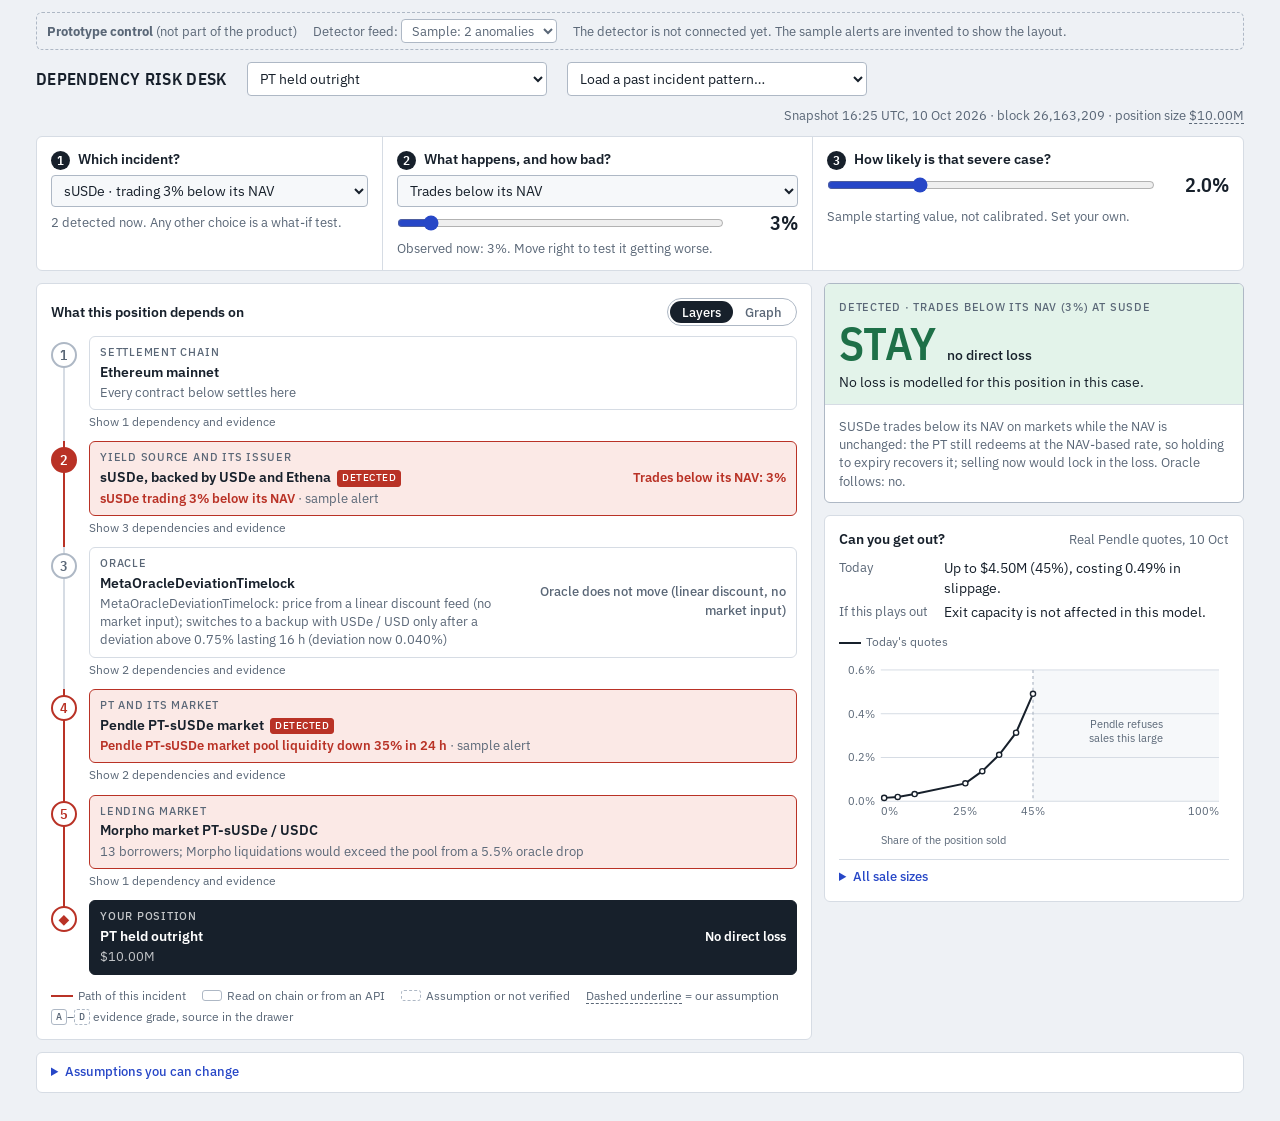
==== commit a8d7d98b: "Remove preview mode from demo.html The page always runs as the former Prototype mode: any dependency" ====
--- a/demo.html
+++ b/demo.html
@@ -265,18 +265,6 @@
         padding: 2px 12px;
         font-size: 12.5px;
       }
-      .lrow.inert {
-        cursor: default;
-      }
-      .lrow.inert:hover {
-        border-color: var(--line);
-      }
-      .step select:disabled {
-        opacity: 1;
-        color: var(--ink);
-        appearance: none;
-        border-style: dashed;
-      }
       .banner {
         border-radius: 6px;
         padding: 8px 12px;
@@ -1143,13 +1131,6 @@
         <h1>Dependency Risk Desk</h1>
         <select id="pos" aria-label="Position"></select>
         <select id="replay" aria-label="Load a past incident pattern"></select>
-        <div class="mode" role="group" aria-label="View mode">
-          <button id="m-proto" data-mode="proto" aria-pressed="true">
-            Prototype</button
-          ><button id="m-preview" data-mode="preview" aria-pressed="false">
-            Preview
-          </button>
-        </div>
         <span class="stamp" id="stamp"></span>
       </header>
       <div class="banner" id="banner" hidden></div>
@@ -1531,12 +1512,10 @@
       const dets = () =>
         S.feed === "real" ? REAL : S.feed === "sample" ? SAMPLE : [];
       const sigTxt = (x) => x.signal + (x.real ? "" : " · sample alert");
-      /* Prototype = any dependency can be failed by hand. Preview = the product view: only detected incidents. */
-      const pv = () => S.mode === "preview";
+      /* Any dependency can be failed by hand; detected incidents are listed first. */
       let CUR = { type: "none" };
       const S = {
         view: "list",
-        mode: "proto",
         feed: REAL.length ? "real" : "sample",
         det: null,
         pos: Object.keys(PRE)[0],
@@ -1759,7 +1738,6 @@
         const efr = idle ? { o: {}, note: {} } : effects(m),
           ef = efr.o,
           org = idle ? 0 : NODES[S.node].layer,
-          lock = pv(),
           P = m.P;
         let h = LAY.map((L) => {
           const ids = L.nodes,
@@ -1778,7 +1756,7 @@
               (dd.some((x) => !x.real) ? " · sample alert" : "")
             : lf.fact;
           return `<div class="lay ${hot ? "hot" : ""} ${org === L.n ? "origin" : ""} ${hyp ? "hyp" : ""}"><span class="ln">${L.n}</span>
-      <button class="lrow ${lock && !dd.length ? "inert" : ""}" data-layer="${L.n}" aria-label="${lock ? "Layer" : "Test an incident at layer"} ${L.n}, ${L.name}">
+      <button class="lrow" data-layer="${L.n}" aria-label="Test an incident at layer ${L.n}, ${L.name}">
         <span class="lt"><span class="lbl">${L.name}</span><b>${lf.head}${tags}</b><span class="fact">${fact}</span></span>
         ${hot && ef[L.n] ? `<span class="eff">${ef[L.n]}</span>` : efr.note[L.n] ? `<span class="eff n">${efr.note[L.n]}</span>` : ""}</button>
       <button class="more" data-more="${L.n}" aria-expanded="${open}">${open ? "Hide" : "Show"} ${ids.length} ${ids.length > 1 ? "dependencies" : "dependency"} and evidence</button>
@@ -2224,28 +2202,18 @@
         $("#zoneBox").innerHTML = h;
       }
       function syncSteps() {
-        const ds = dets(),
-          lock = pv();
-        $("#proto").hidden = lock;
-        $("#replay").hidden = lock;
-        $("#m-proto").setAttribute("aria-pressed", !lock);
-        $("#m-preview").setAttribute("aria-pressed", lock);
-        $("#q1").textContent = lock
-          ? "Detected incident"
-          : ds.length
-            ? "Which incident?"
-            : "Test a failure at…";
-        $("#n1").textContent = lock
-          ? `${ds.length} detected in this snapshot.`
-          : ds.length
-            ? `${ds.length} detected now. Any other choice is a what-if test.`
-            : "No anomalies detected in this snapshot. Pick any dependency to run a what-if test.";
+        const ds = dets();
+        $("#q1").textContent = ds.length
+          ? "Which incident?"
+          : "Test a failure at…";
+        $("#n1").textContent = ds.length
+          ? `${ds.length} detected now. Any other choice is a what-if test.`
+          : "No anomalies detected in this snapshot. Pick any dependency to run a what-if test.";
         $("#node").innerHTML =
           (ds.length
             ? `<optgroup label="Detected now">${ds.map((x, i) => `<option value="det:${i}">${NODES[x.node].label} · ${x.signal}</option>`).join("")}</optgroup>`
             : "") +
-          (lock ? [] : LAY)
-            .map(
+          LAY.map(
               (L) =>
                 `<optgroup label="What-if · ${L.n} · ${L.name}">${L.nodes
                   .filter((k) => fails(k).length)
@@ -2263,59 +2231,17 @@
         const f = FAIL[S.fail],
           sv = $("#sev");
         sv.step = f.unit === "%" ? 0.1 : 1;
-        sv.min =
-          lock && S.det !== null ? Math.max(f.min, dets()[S.det].sev) : f.min;
+        sv.min = f.min;
         sv.max = f.max;
         sv.value = S.sev;
-        $("#fail").disabled = lock;
         $("#prob").value = vOf(S.p);
       }
-      const idleModel = () => {
-        const P = PRE[S.pos];
-        return {
-          P,
-          C: P.collateral_usd,
-          equity: P.collateral_usd - P.debt_usd,
-          cy: carry(),
-          el: 0,
-          x: 0,
-          slip: 0,
-          sev: {},
-        };
-      };
       function render() {
-        const idle = pv() && S.det === null;
-        $("#steps").hidden = idle;
-        if (idle) {
-          const m = idleModel();
-          renderChain(m, true);
-          renderIdle();
-          renderExit(m, true);
-          return;
-        }
         const m = model();
         renderSteps(m);
         renderChain(m);
         renderDecision(m);
         renderExit(m);
-      }
-      function renderIdle() {
-        $("#decision").innerHTML =
-          `<div class="vband"><span class="lbl">Monitoring · snapshot ${STAMP}</span><div class="verdict" style="font-size:30px">No incident</div><p class="why">No anomalies detected across the five layers. Nothing to decide.</p></div>
-   <div class="dbody"><p class="note">When the detector flags a dependency, the stay-or-exit answer appears here.</p></div>`;
-      }
-      function setMode(k) {
-        S.mode = k;
-        closeDrawer();
-        if (k === "preview") {
-          S.replay = "";
-          const i = S.det !== null ? S.det : pickTop();
-          if (i !== null) {
-            setDet(i);
-            return;
-          }
-        }
-        apply();
       }
       function apply() {
         syncSteps();
@@ -2532,12 +2458,8 @@
           const n = +t.dataset.layer,
             i = detAt((x) => NODES[x.node].layer === n);
           if (i >= 0) setDet(i);
-          else if (pv()) {
-            S.more[n] = !S.more[n];
-            render();
-          } else setNode(MAIN[n] || LAY[n - 1].nodes[0]);
-        } else if (t.dataset.mode) setMode(t.dataset.mode);
-        else if (t.dataset.e) edgeEvidence(+t.dataset.e);
+          else setNode(MAIN[n] || LAY[n - 1].nodes[0]);
+        } else if (t.dataset.e) edgeEvidence(+t.dataset.e);
         else if (t.dataset.view) {
           S.view = t.dataset.view;
           try {
@@ -2553,7 +2475,7 @@
           const id = t.dataset.n,
             i = detAt((x) => x.node === id);
           if (i >= 0) setDet(i);
-          else if (!pv()) setNode(id);
+          else setNode(id);
           nodeEvidence(id);
         } else if (t.id === "closeDrawer") closeDrawer();
         else if (t.id === "copy") {
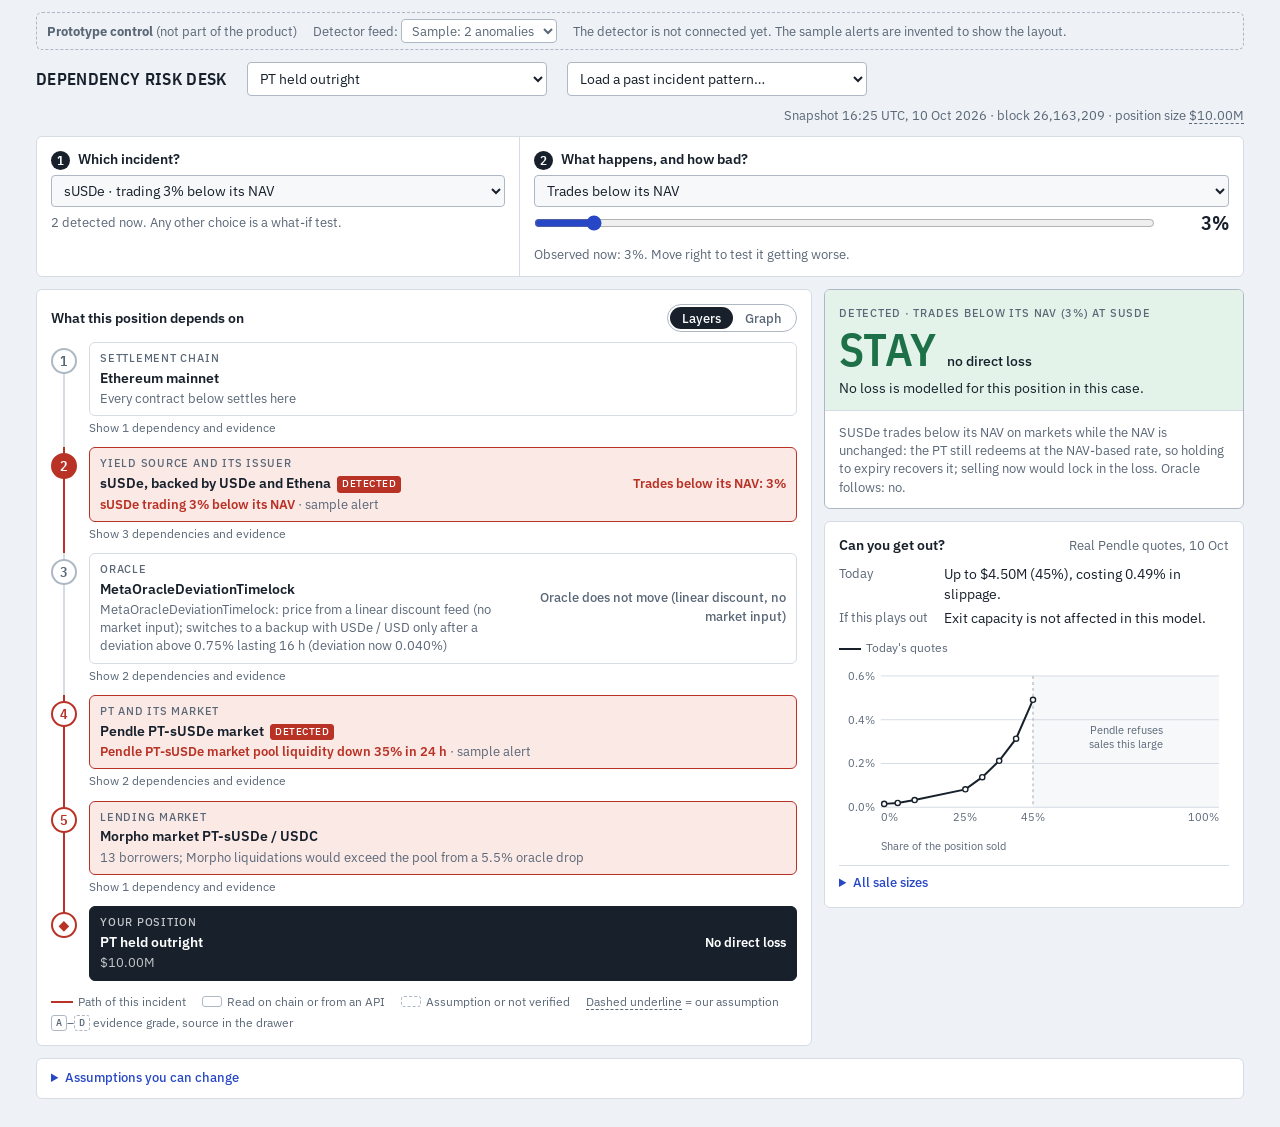
==== commit a14f429f: "Decide by severity in demo.html, per FRONTEND_GUIDE.md Removes step 3 (probability) and the partial-" ====
--- a/demo.html
+++ b/demo.html
@@ -278,7 +278,7 @@
 
       .steps {
         display: grid;
-        grid-template-columns: 1fr 1.25fr 1.25fr;
+        grid-template-columns: 1fr 1.5fr;
         gap: 0;
         padding: 0;
       }
@@ -1148,23 +1148,11 @@
             <input
               type="range"
               id="sev"
-              aria-label="Severity of the severe case"
+              aria-label="Severity"
             /><output id="sevOut" for="sev"></output>
           </div>
+          <div id="zoneBox"></div>
           <span class="note" id="sevNote"></span>
-        </div>
-        <div class="step">
-          <label class="q" for="prob"
-            ><i>3</i>How likely is that severe case?</label
-          >
-          <div class="slide">
-            <input type="range" id="prob" min="0" max="1000" step="1" /><output
-              id="probOut"
-              for="prob"
-            ></output>
-          </div>
-          <div id="zoneBox"></div>
-          <span class="note" id="probNote"></span>
         </div>
       </section>
 
@@ -1229,22 +1217,6 @@
               max="50"
               step="0.01"
           /></label>
-          <label for="pk"
-            >Partial case is this many times as likely as the severe case<input
-              type="number"
-              id="pk"
-              min="0"
-              max="20"
-              step="0.5"
-          /></label>
-          <label for="ps"
-            >Partial case severity, % of the severe case<input
-              type="number"
-              id="ps"
-              min="0"
-              max="100"
-              step="5"
-          /></label>
           <p class="note" id="advNote"></p>
         </div>
       </details>
@@ -1269,24 +1241,13 @@
               : "$" + Math.round(v);
       };
       const pc = (v, d = 1) => (v * 100).toFixed(d) + "%";
-      const pp = (p) => {
-        const x = p * 100;
-        return (
-          (x === 0
-            ? "0"
-            : x < 0.1
-              ? x.toFixed(3)
-              : x < 1
-                ? x.toFixed(2)
-                : x < 10
-                  ? x.toFixed(1)
-                  : x.toFixed(0)) + "%"
-        );
-      };
       const short = (a) =>
         a.length > 14 ? a.slice(0, 6) + "…" + a.slice(-4) : a;
       const trim = (x) => String(+(+x).toFixed(2));
       const cap1 = (t) => t.charAt(0).toUpperCase() + t.slice(1);
+      /* Lower-case the first letter of a label, except acronyms ("NAV falls"). */
+      const lc = (t) =>
+        /^[A-Z][a-z]/.test(t) ? t.charAt(0).toLowerCase() + t.slice(1) : t;
 
       /* Data and model come from the backend (FRONTEND_GUIDE.md): dashboard.sample.js sets window.DASHBOARD,
    risk_model.js sets window.RiskModel. The page holds no snapshot numbers and no loss formulas. */
@@ -1336,11 +1297,8 @@
           ? `<span class="gr ${g}" title="${d.evidence.grades[g] || ""}">${g}</span>`
           : "";
       const src = (e) => (e ? `${gr(e.grade)} ${e.source}` : "");
-      const pOf = (v) => Math.pow(v / 1000, 3),
-        vOf = (p) => Math.round(Math.cbrt(p) * 1000);
-
-      /* The page's own table, kept as the guide asks: label, unit, range, starting value and a sample probability
-   for failures that have no historical default. No loss functions here. */
+      /* The page's own table, kept as the guide asks: label, unit, range and starting value. No loss functions and
+   no probabilities here: the decision assumes the incident has happened (guide, rule 5). */
       const FAIL = {
         shortfall: {
           label: "Issuer cannot back the asset",
@@ -1349,7 +1307,6 @@
           min: 1,
           max: 100,
           def: 50,
-          prob: 0.02,
           phrase: (s) => `a ${s} reserve shortfall`,
         },
         depeg: {
@@ -1359,7 +1316,6 @@
           min: 1,
           max: 60,
           def: 10,
-          prob: 0.03,
           phrase: (s) => `a ${s} fall in value`,
         },
         oracleLow: {
@@ -1369,7 +1325,6 @@
           min: 1,
           max: 40,
           def: 15,
-          prob: 0.05,
           phrase: (s) => `a price understated by ${s}`,
         },
         stale: {
@@ -1379,7 +1334,6 @@
           min: 1,
           max: 48,
           def: 6,
-          prob: 0.02,
           phrase: (s) => `${s} without a price update`,
         },
         cascade: {
@@ -1389,7 +1343,6 @@
           min: 1,
           max: 40,
           def: 8,
-          prob: 0.1,
           phrase: (s) => `a ${s} oracle drop that liquidates other borrowers`,
         },
         drain: {
@@ -1399,7 +1352,6 @@
           min: 10,
           max: 90,
           def: 50,
-          prob: 0.3,
           phrase: (s) => `${s} of liquidity leaving`,
         },
         halt: {
@@ -1409,13 +1361,11 @@
           min: 1,
           max: 48,
           def: 6,
-          prob: 0.01,
           phrase: (s) => `a ${s} halt`,
         },
       };
       /* Failure keys this table does not know are read from the backend (failure_types.types), so a new failure type
-   shows up as one more option instead of breaking the page. Its probability starts from a sample value unless
-   the backend gives a historical one. */
+   shows up as one more option instead of breaking the page. */
       Object.keys(FT).forEach((k) => {
         if (FAIL[k]) return;
         const t = FT[k],
@@ -1427,8 +1377,7 @@
           min: t.min ?? 1,
           max: t.max ?? 100,
           def: t.default_severity ?? t.min ?? 1,
-          prob: 0.02,
-          phrase: (s) => `${lab.charAt(0).toLowerCase() + lab.slice(1)} (${s})`,
+          phrase: (s) => `${lc(lab)} (${s})`,
         };
       });
       /* Display names follow the backend, so a rename there shows up here without a page change. */
@@ -1462,25 +1411,11 @@
             : "",
         },
       };
-      /* Edges to the position are the page's own: the position is assumed, not read from a wallet. */
-      const EDGES = d.ui.edges.concat([
-        {
-          from: "pt",
-          to: "pos",
-          type: "holding",
-          lev: false,
-          grade: "D",
-          evidence: "assumed position, not read from a wallet",
-        },
-        {
-          from: "lending",
-          to: "pos",
-          type: "liquidation",
-          lev: true,
-          grade: "D",
-          evidence: "assumed position, not read from a wallet",
-        },
-      ]);
+      /* Edges come from the data only, including the two to the position (pt -> holding, lending -> liquidation for
+   the presets in applies_to). The data names the position "position"; the page draws it as "pos". */
+      const EDGES = d.ui.edges.map((e) =>
+        e.to === "position" ? Object.assign({}, e, { to: "pos" }) : e,
+      );
 
       /* Detector feed. Real entries (d.detected) name a dependency-graph node; map it to one of the 9 UI nodes.
    The two sample entries are invented and stay labelled as such. */
@@ -1522,132 +1457,63 @@
         node: "susde",
         fail: "depeg",
         sev: 10,
-        p: 0.03,
         alt: d.position.implied_apy * 100,
         book: 10,
-        pk: 2,
-        ps: 30,
         replay: "",
         open: {},
         more: {},
-        touched: false,
       };
       const isPct = () => FAIL[S.fail].unit === "%";
       const sevText = (v = S.sev) => trim(v) + (isPct() ? "%" : " h");
       const carry = () =>
         (Math.max(0, d.position.implied_apy - S.alt / 100) * DAYS) / 365;
       const isLev = () => PRE[S.pos].debt_usd > 0;
-      const edgeOn = (e) => e.lev === undefined || e.lev === isLev();
-      const pDefault = (k) => {
-        const pr = (FT[k] || {}).probabilities;
-        return pr && pr.p_severe != null ? pr.p_severe : FAIL[k].prob;
-      };
-
-      /* One call per outcome to RiskModel.inject; expected loss, verdict and thresholds built on it (guide, section 4). */
+      const edgeOn = (e) => !e.applies_to || e.applies_to.includes(S.pos);
+
+      /* The decision given the incident at the chosen severity, no probability (guide, section 4):
+   RiskModel.decideAt for the verdict, RiskModel.breakEvenSeverity for the severity zones on step 2. */
       function model(posKey = S.pos, light = false) {
         const P = PRE[posKey],
           C = P.collateral_usd,
           equity = C - P.debt_usd,
-          f = FAIL[S.fail];
-        const pr = (FT[S.fail] || {}).probabilities || {};
-        const hist =
-          pr.partial_severity_share != null &&
-          pr.partial_to_severe_prob != null;
-        const share = hist ? pr.partial_severity_share : S.ps / 100,
-          ratio = hist ? pr.partial_to_severe_prob : S.pk;
-        const sev = RM.inject(d, posKey, S.node, S.fail, S.sev),
-          par = RM.inject(d, posKey, S.node, S.fail, S.sev * share);
-        const pS = S.p,
-          pP = Math.min(ratio * pS, 1 - pS),
-          p0 = Math.max(0, 1 - pS - pP);
-        const el = pS * sev.L_high + pP * par.L_high,
-          scale = C / equity,
+          f = FAIL[S.fail],
           cy = carry();
-        const curve = CURVE.map(([x, s]) => [x, s * scale]);
-        const dec = RM.decide(1, el, curve, cy * scale),
-          x = dec.exitFraction,
-          slip = x ? RM.slippageAt(x, CURVE) : 0;
-        const hasLoss = sev.L_high > 0,
-          verdict = !hasLoss || x === 0 ? "stay" : dec.atCap ? "cap" : "reduce";
+        const r = RM.decideAt(d, posKey, S.node, S.fail, S.sev, cy),
+          x = r.sell_fraction;
         const m = {
           P,
           C,
           equity,
           f,
-          u: f.unit === "%",
-          pr,
-          hist,
-          share,
-          ratio,
-          sev,
-          par,
-          pS,
-          pP,
-          p0,
-          el,
-          scale,
+          sev: r,
+          L: r.L_high,
           cy,
-          dec,
           x,
-          slip,
-          hasLoss,
-          verdict,
+          slip: x ? RM.slippageAt(x, CURVE) : 0,
+          hasLoss: r.L_high > 0,
+          verdict: r.verdict,
         };
         if (light) return m;
-        const elAt = (p, a, b) => p * a + Math.min(ratio * p, 1 - p) * b;
-        m.zs = null;
-        m.zc = null;
-        if (hasLoss)
-          for (let v = 0; v <= 1000; v++) {
-            const dd = RM.decide(
-              1,
-              elAt(pOf(v), sev.L_high, par.L_high),
-              curve,
-              cy * scale,
-            );
-            if (m.zs === null && dd.exitFraction > 0) m.zs = v;
-            if (dd.atCap) {
-              m.zc = v;
-              break;
-            }
-          }
-        m.flip = null;
-        if (m.u && hasLoss)
-          for (let q = f.min; q <= f.max; q++) {
-            const a = RM.inject(d, posKey, S.node, S.fail, q).L_high,
-              b = RM.inject(d, posKey, S.node, S.fail, q * share).L_high;
-            if (
-              RM.decide(1, elAt(pS, a, b), curve, cy * scale).exitFraction > 0
-            ) {
-              m.flip = q;
-              break;
-            }
-          }
-        m.be = RM.breakEven(CURVE, sev.L_high, scale, cy);
-        const xa = x || MAXX,
-          sa = RM.slippageAt(xa, CURVE);
-        Object.assign(m, {
-          xa,
-          elUsd: el * equity,
-          sellUsd: x * C,
-          altCost: xa * (sa + cy) * C,
-          altKept: (1 - xa) * el * equity,
-          stuck: dec.stuckFraction * C,
-          keptStuck: (1 - x) * el * equity,
-          others: Object.keys(PRE)
-            .filter((k) => k !== posKey)
-            .map((k) => ({ k, m: model(k, true) })),
-        });
+        m.be = RM.breakEvenSeverity(d, posKey, S.node, S.fail, cy, f.min, f.max);
+        m.others = Object.keys(PRE)
+          .filter((k) => k !== posKey)
+          .map((k) => ({ k, m: model(k, true) }));
         return m;
       }
+      const VCLASS = {
+        STAY: "stay",
+        REDUCE: "reduce",
+        SELL_TO_CAP: "cap",
+        EXIT: "cap",
+      };
       const word = (m) =>
-        m.verdict === "stay"
+        m.verdict === "STAY"
           ? "Stay"
-          : m.verdict === "cap"
-            ? `Exit ${pc(m.x, 0)}`
-            : `Reduce, sell ${pc(m.x, 0)}`;
-
-      /* What the severe case does at each step of the path, read from the inject result (guide, section 6). */
+          : m.verdict === "EXIT"
+            ? "Exit"
+            : `${m.verdict === "SELL_TO_CAP" ? "Sell to the pool limit" : "Reduce"}, sell ${money(m.sev.sell_usd)}`;
+
+      /* What the incident does at each step of the path, read from the inject result (guide, section 6). */
       function story(m) {
         const s = m.sev,
           f = S.fail,
@@ -1689,7 +1555,7 @@
             : null;
         const pos =
           s.loss_usd > 0
-            ? `Lose ${money(s.loss_usd)} if severe`
+            ? `Lose ${money(s.loss_usd)}`
             : s.type === "not_modelled"
               ? f === "halt"
                 ? "No exit while halted"
@@ -1990,17 +1856,20 @@
       function renderDecision(m) {
         const s = m.sev,
           C = m.C,
+          f = m.f,
+          be = m.be,
           where = NODES[S.node].label,
           hasLoss = m.hasLoss,
-          v = m.verdict;
+          v = m.verdict,
+          stuckUsd = s.stuck_fraction * C;
         const vw =
-          v === "stay" ? "Stay" : v === "cap" ? `Exit ${pc(m.x, 0)}` : "Reduce";
+          v === "STAY" ? "Stay" : v === "EXIT" ? "Exit" : `Sell ${money(s.sell_usd)}`;
         const sub = !hasLoss
           ? "no direct loss"
-          : v === "cap"
-            ? "all the pool will take"
-            : v === "reduce"
-              ? `sell ${pc(m.x, 0)} now`
+          : v === "REDUCE"
+            ? `${pc(m.x, 0)} of the position`
+            : v === "SELL_TO_CAP"
+              ? `all the pool will take${stuckUsd > 0 ? ` · ${money(stuckUsd)} stuck` : ""}`
               : "";
         const L = s.liquidated || [];
         const facts =
@@ -2008,6 +1877,13 @@
             ? ` Oracle follows: ${yn(s.oracle_falls)}.${m.P.debt_usd > 0 ? ` Liquidated: ${L.includes(true) ? (L.includes(false) ? "only if the oracle follows" : "yes") : "no"}.` : ""}`
             : "";
         const rule = `<p class="note">${cap1(s.note)}.${facts}</p>`;
+        const ifTxt = `If ${where} ${lc(f.label)} by ${sevText()}`;
+        const beTxt =
+          be.start === null
+            ? "Selling does not pay at any severity on this slider."
+            : be.start <= f.min + 1e-9
+              ? "Selling pays at every severity on this slider."
+              : `Selling starts to pay once the severity exceeds <b>${sevText(be.start)}</b>.`;
         let why,
           body = "";
         if (!hasLoss) {
@@ -2022,59 +1898,53 @@
             body += `<div class="bars">${bar("Sellable today", [["b-cap", now, money(now)]], money(now), now)}${bar("If this plays out", [["b-cap", later, money(later)]], S.fail === "halt" ? `None for ${sevText()}` : later ? money(later) : "None", now)}</div>`;
           }
         } else {
-          const be =
-            m.zs === null
-              ? "Selling does not pay at any probability."
-              : `Selling starts to pay once you put the severe case above <b>${pp(pOf(m.zs))}</b>. You set ${pp(S.p)}.`;
           why =
-            v === "stay"
-              ? `Any sale costs more than it saves. ${be}`
-              : `Sell <b>${money(m.sellUsd)}</b> now. ${be}`;
-          const max = Math.max(m.elUsd, m.altCost + m.altKept);
-          body += `<div class="bars">${bar("Stay", [["b-loss", m.elUsd, "Expected loss " + money(m.elUsd)]], money(m.elUsd), max)}${bar(
-            `Sell ${pc(m.xa, 0)}`,
+            v === "STAY"
+              ? `${ifTxt}, doing nothing loses <b>${money(s.loss_if_stay_usd)}</b>; selling would cost more than it saves. ${beTxt}`
+              : `${ifTxt}, doing nothing loses <b>${money(s.loss_if_stay_usd)}</b>. Selling <b>${money(s.sell_usd)}</b> now costs ${money(s.sale_cost_usd)} and leaves ${money(s.loss_kept_usd)} at risk on the rest. ${beTxt}`;
+          /* "Act" = the recommended sale; on Stay, show selling to the pool limit so the bar shows why not. */
+          const xa = m.x || MAXX,
+            actCost = m.x
+              ? s.sale_cost_usd
+              : xa * (RM.slippageAt(xa, CURVE) + m.cy) * C,
+            actKept = m.x ? s.loss_kept_usd : (1 - xa) * s.loss_if_stay_usd,
+            max = Math.max(s.loss_if_stay_usd, actCost + actKept);
+          body += `<div class="bars">${bar("Do nothing", [["b-loss", s.loss_if_stay_usd, "Loss if you do nothing " + money(s.loss_if_stay_usd)]], money(s.loss_if_stay_usd), max)}${bar(
+            m.x ? "Act" : `Sell ${pc(xa, 0)}`,
             [
-              ["b-cost", m.altCost, "Cost of selling " + money(m.altCost)],
-              [
-                "b-loss",
-                m.altKept,
-                "Expected loss on the part you keep " + money(m.altKept),
-              ],
+              ["b-cost", actCost, "Cost of selling " + money(actCost)],
+              ["b-loss", actKept, "Loss on the part you keep " + money(actKept)],
             ],
-            money(m.altCost + m.altKept),
+            money(actCost + actKept),
             max,
           )}</div>
-      <div class="bkey"><span><i class="b-loss"></i>Expected loss</span><span><i class="b-cost"></i>Cost of selling</span></div>`;
-          if (v === "cap")
-            body += `<div class="stuck"><b>${money(m.stuck)} cannot be sold through Pendle now.</b> It stays exposed to an expected loss of ${money(m.keptStuck)}.</div>`;
-          body += `<p class="note">If the severe case happens you lose <b>${money(s.loss_usd)}</b>: ${pc(s.L_high, 1)} of your ${m.P.debt_usd > 0 ? "equity" : "position"}, ${pc((s.L_high * S.book) / 100, 1)} of the book.${s.L_low !== s.L_high ? ` Loss is between ${pc(s.L_low, 1)} and ${pc(s.L_high, 1)} depending on the oracle; the decision uses the high end.` : ""}</p>`;
+      <div class="bkey"><span><i class="b-loss"></i>Loss</span><span><i class="b-cost"></i>Cost of selling</span></div>`;
+          if (v === "SELL_TO_CAP" && stuckUsd > 0)
+            body += `<div class="stuck"><b>${money(stuckUsd)} cannot be sold through Pendle now.</b> With the rest you keep, ${money(s.loss_kept_usd)} stays at risk.</div>`;
+          body += `<p class="note">At this severity, doing nothing loses <b>${money(s.loss_usd)}</b>: ${pc(s.L_high, 1)} of your ${m.P.debt_usd > 0 ? "equity" : "position"}, ${pc((s.L_high * S.book) / 100, 1)} of the book.${s.L_low !== s.L_high ? ` Loss is between ${pc(s.L_low, 1)} and ${pc(s.L_high, 1)} depending on the oracle; the decision uses the high end.` : ""}</p>`;
           body += rule;
-          const pe = m.pr.evidence,
-            row = (k, p, l, mark) =>
-              `<tr><td>${k}</td><td>${mark === "asm" ? `<span class="asm">${pp(p)}</span>` : pp(p)}${mark === "C" ? " " + gr("C") : ""}</td><td>${money(l)}</td><td>${money(p * l)}</td></tr>`;
-          const pm = m.hist ? "C" : "asm";
-          body += det(
-            "d-scen",
-            "How the expected loss is built",
-            `<div class="tw"><table><thead><tr><th>Outcome</th><th>Probability</th><th>Loss</th><th>Counts for</th></tr></thead><tbody>
-      ${row("Resolves, no loss", m.p0, 0, pm)}${row(`Partial, ${sevText(S.sev * m.share)}`, m.pP, m.par.L_high * m.equity, pm)}${row(`Severe, ${sevText()}`, m.pS, s.loss_usd, "")}
-      <tr class="sum"><td>Expected loss if you stay</td><td></td><td></td><td>${money(m.elUsd)}</td></tr></tbody></table></div>
-      <p class="note">The severe row is your input from steps 2 and 3. ${m.hist ? `The partial case comes from history: ${trim(m.ratio)}× the severe probability and ${trim(m.share * 100)}% of its severity. Source: ${src(pe)}.` : `The partial case is assumed (${gr("D")}): ${trim(m.ratio)}× the severe probability and ${trim(m.share * 100)}% of its severity. Change it under Assumptions.`}</p>
-      <p class="note">Losses come from the backend model (RiskModel.inject). ${src(d.evidence.mechanism)}</p>`,
-          );
-          const be2 = m.be;
+          body += `<p class="note">Losses and the decision come from the backend model (RiskModel.decideAt). ${src(d.evidence.mechanism)}</p>`;
+          const sevFlip =
+            be.start === null
+              ? `Stay at every severity up to ${sevText(f.max)}.`
+              : (be.start <= f.min + 1e-9
+                  ? "Selling pays from the smallest severity on the slider. "
+                  : `Stay below ${sevText(be.start)}. `) +
+                (be.cap === null
+                  ? "The pool limit is not reached on this slider."
+                  : `Sell up to the ${pc(MAXX, 0)} pool limit from ${sevText(be.cap)}.`);
           body += det(
             "d-flip",
             "What would change the answer",
             `<dl>
-      <dt>Probability</dt><dd>${m.zs === null ? "Selling never pays at this severity." : "Stay below " + pp(pOf(m.zs)) + ". " + (m.zc === null ? "The pool limit is not reached at any probability." : "Sell up to the " + pc(MAXX, 0) + " pool limit from " + pp(pOf(m.zc)) + ".")}${be2.p_exit_sellable != null ? ` Exit cost ÷ loss for the sellable ${pc(be2.sellable_fraction, 0)}: ${pp(Math.min(1, be2.p_exit_sellable))} (severe case alone).` : ""}</dd>
-      <dt>Severity</dt><dd>${!m.u ? "Not applicable." : m.flip === null ? `At your ${pp(S.p)}, the answer is Stay at every severity.` : m.flip <= m.f.min ? `At your ${pp(S.p)}, selling pays at every severity on the slider.` : `At your ${pp(S.p)}, the answer turns to Stay if the severe case is milder than ${m.flip}%.`}</dd>
-      <dt>Position preset</dt><dd>${m.others.map((o) => `${o.m.P.label}: <b>${word(o.m)}</b>${o.m.hasLoss ? ` (lose ${money(o.m.sev.loss_usd)} if severe)` : ""}`).join("<br>")}</dd>
-      <dt>Rule</dt><dd>Pick the share x that minimises x × (slippage + yield given up) + (1 − x) × expected loss. Never beyond the largest size Pendle quoted.</dd></dl>`,
+      <dt>Severity</dt><dd>${sevFlip}</dd>
+      <dt>Position preset</dt><dd>${m.others.map((o) => `${o.m.P.label}: <b>${word(o.m)}</b>${o.m.hasLoss ? ` (doing nothing loses ${money(o.m.sev.loss_if_stay_usd)})` : ""}`).join("<br>")}</dd>
+      <dt>Cash earns</dt><dd>You assume cash earns <span class="asm">${trim(S.alt)}%</span> a year after selling; the PT yields ${pc(d.position.implied_apy, 2)}. Each sale gives up ${pc(m.cy, 2)} of the amount sold until ${EXPIRY}. Change it under Assumptions.</dd>
+      <dt>Rule</dt><dd>Assume the incident has happened at this severity. Pick the share x that minimises x × (slippage + yield given up) + (1 − x) × loss. Never beyond the largest size Pendle quoted.</dd></dl>`,
           );
         }
         $("#decision").innerHTML =
-          `<div class="vband ${v}"><span class="lbl">${S.det !== null ? "Detected" : "What-if"} · ${FAIL[S.fail].phrase(sevText())} at ${where}</span>
+          `<div class="vband ${VCLASS[v]}"><span class="lbl">${S.det !== null ? "Detected" : "What-if"} · ${FAIL[S.fail].phrase(sevText())} at ${where}</span>
     <div class="verdict">${vw}${sub ? `<small>${sub}</small>` : ""}</div><p class="why">${why}</p></div><div class="dbody">${body}</div>`;
       }
 
@@ -2153,8 +2023,8 @@
         const row = (f) => {
           const sl = f ? RM.slippageAt(f, CURVE) : 0,
             cost = f * (sl + m.cy) * C,
-            kept = (1 - f) * m.el * m.equity;
-          return `<tr class="${m.el > 0 && Math.abs(f - m.x) < 1e-9 ? "best" : ""}"><td>${f ? pc(f, 0) + " · " + money(f * C) : "Stay"}${isQ(f) ? "" : " *"}</td><td>${f ? pc(sl, 2) : "–"}</td><td>${money(cost)}</td><td>${money(kept)}</td><td>${money(cost + kept)}</td></tr>`;
+            kept = (1 - f) * m.L * m.equity;
+          return `<tr class="${m.hasLoss && Math.abs(f - m.x) < 1e-9 ? "best" : ""}"><td>${f ? pc(f, 0) + " · " + money(f * C) : "Stay"}${isQ(f) ? "" : " *"}</td><td>${f ? pc(sl, 2) : "–"}</td><td>${money(cost)}</td><td>${money(kept)}</td><td>${money(cost + kept)}</td></tr>`;
         };
         const refused = [
           ...(d.evidence.max_exit_fraction.source || "").matchAll(
@@ -2175,29 +2045,42 @@
      "d-sizes",
      "All sale sizes",
      `<div class="tw"><table><thead><tr><th>Sell</th><th>Slippage</th><th>Sale cost</th><th>Loss kept</th><th>Total</th></tr></thead><tbody>${fr.map(row).join("")}${refused}</tbody></table></div>
-     <p class="note">${m.el > 0 ? "The highlighted row has the lowest total. " : ""}${fr.some((f) => !isQ(f)) ? "* Interpolated between two quotes. " : ""}Sale cost includes yield given up (${pc(m.cy, 2)} of the amount sold). Counts only the Pendle swap route: no limit orders, OTC, or holding to expiry.</p>
+     <p class="note">${m.hasLoss ? "The highlighted row has the lowest total. " : ""}${fr.some((f) => !isQ(f)) ? "* Interpolated between two quotes. " : ""}Sale cost includes yield given up (${pc(m.cy, 2)} of the amount sold). Counts only the Pendle swap route: no limit orders, OTC, or holding to expiry.</p>
      <p class="note">Quotes: ${src(d.evidence.exit_curve)}</p>`,
    )}`;
       }
 
       function renderSteps(m) {
+        const be = m.be,
+          f = m.f,
+          S0 = be.start === null ? null : sevText(be.start),
+          K0 = be.cap === null ? null : sevText(be.cap);
         $("#sevOut").textContent = sevText();
-        $("#probOut").textContent = pp(S.p);
+        const zt =
+          be.start === null
+            ? m.hasLoss
+              ? " Stay at every severity on this slider."
+              : ""
+            : " " +
+              cap1(
+                (be.start > f.min + 1e-9 ? `stay below ${S0}, ` : "") +
+                  (be.cap === null
+                    ? `sell part from ${S0}.`
+                    : be.cap > be.start + 1e-9
+                      ? `sell part from ${S0}, to the pool limit from ${K0}.`
+                      : `sell to the pool limit from ${S0}.`),
+              );
         $("#sevNote").textContent =
-          S.det !== null
+          (S.det !== null
             ? `Observed now: ${sevText(dets()[S.det].sev)}. Move right to test it getting worse.`
-            : FAIL[S.fail].sev + (isPct() ? ". Sets the severe case." : ".");
-        const pr = (FT[S.fail] || {}).probabilities;
-        $("#probNote").textContent = S.touched
-          ? "Your estimate."
-          : pr && pr.p_severe != null
-            ? "Historical default (C): " + pr.evidence.source
-            : "Sample starting value, not calibrated. Set your own.";
+            : f.sev + ".") + zt;
         let h = "";
-        if (m.hasLoss) {
-          const s = m.zs === null ? 1000 : m.zs,
-            k = m.zc === null ? 1000 : m.zc;
-          h = `<div class="zones" role="img" aria-label="Probability ranges for stay, partial sale and selling to the pool limit"><i class="zs" style="width:${s / 10}%"></i><i class="zp" style="width:${(k - s) / 10}%"></i><i class="zc" style="width:${(1000 - k) / 10}%"></i></div>`;
+        if (be.start !== null || m.hasLoss) {
+          const w = (v) =>
+              v === null ? 100 : ((v - f.min) / (f.max - f.min)) * 100,
+            a = w(be.start),
+            b = w(be.cap);
+          h = `<div class="zones" role="img" aria-label="Severity ranges for stay, partial sale and selling to the pool limit"><i class="zs" style="width:${a}%"></i><i class="zp" style="width:${b - a}%"></i><i class="zc" style="width:${100 - b}%"></i></div>`;
         }
         $("#zoneBox").innerHTML = h;
       }
@@ -2234,7 +2117,6 @@
         sv.min = f.min;
         sv.max = f.max;
         sv.value = S.sev;
-        $("#prob").value = vOf(S.p);
       }
       function render() {
         const m = model();
@@ -2258,8 +2140,6 @@
         S.det = null;
         S.fail = k;
         S.sev = sev != null ? sev : FAIL[k].def;
-        S.p = pDefault(k);
-        S.touched = false;
         apply();
       }
       function setDet(i) {
@@ -2269,8 +2149,6 @@
         S.node = x.node;
         S.fail = x.fail;
         S.sev = x.sev;
-        S.p = pDefault(x.fail);
-        S.touched = false;
         apply();
       }
       /* Most severe detection = largest loss at the observed value; ties keep feed order. */
@@ -2498,11 +2376,6 @@
       });
       document.addEventListener("input", (ev) => {
         const t = ev.target;
-        if (t.id === "prob") {
-          S.p = pOf(+t.value);
-          S.touched = true;
-          render();
-        }
         if (t.id === "sev") {
           S.sev = +t.value;
           render();
@@ -2553,14 +2426,6 @@
         }
         if (t.id === "book") {
           S.book = num(1, 100, 10);
-          render();
-        }
-        if (t.id === "pk") {
-          S.pk = num(0, 20, 2);
-          render();
-        }
-        if (t.id === "ps") {
-          S.ps = num(0, 100, 30);
           render();
         }
       });
@@ -2644,8 +2509,8 @@
       $("#stamp").innerHTML =
         `Snapshot ${STAMP}${BW.block ? " · block " + BW.block.toLocaleString("en-US") : ""} · position size <span class="asm">${money(N)}</span>`;
       $("#advNote").innerHTML =
-        `Position size: ${src(d.position.evidence && d.position.evidence.notional_usd)}. The two partial-case inputs apply only to failures without a historical default. Every loss comes from the backend model.`;
-      ["alt", "book", "pk", "ps"].forEach((k) => {
+        `Position size: ${src(d.position.evidence && d.position.evidence.notional_usd)}. Every loss and decision comes from the backend model.`;
+      ["alt", "book"].forEach((k) => {
         $("#" + k).value = k === "alt" ? S.alt.toFixed(2) : S[k];
       });
       try {
@@ -2657,7 +2522,6 @@
         S.node = k;
         S.fail = fails(k)[0];
         S.sev = FAIL[S.fail].def;
-        S.p = pDefault(S.fail);
       }
       {
         const i = pickTop();
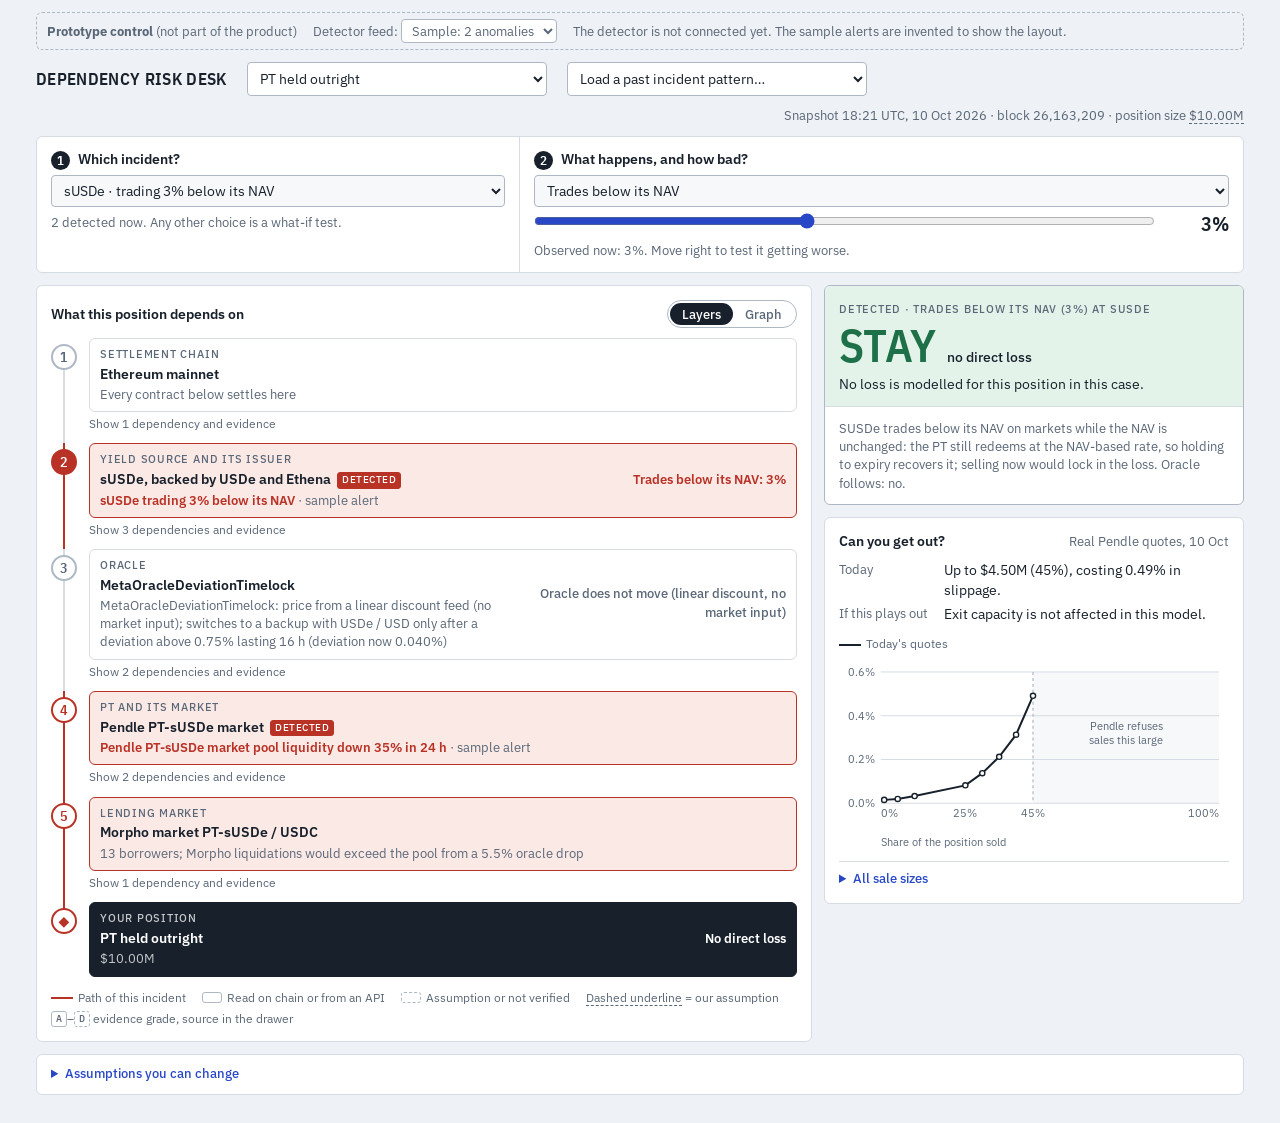
==== commit e1d23ad8: "Readable severity zones and real break-even start in demo.html Wide % sliders (max >= 20x min) use a" ====
--- a/demo.html
+++ b/demo.html
@@ -327,6 +327,17 @@
         align-items: center;
         gap: 12px;
       }
+      /* The zone bar sits under the slider track only, inset by half a thumb so its scale matches the thumb. */
+      .slide .tcol {
+        flex: 1;
+        min-width: 0;
+        display: flex;
+        flex-direction: column;
+        gap: 6px;
+      }
+      #zoneBox {
+        margin-inline: 8px;
+      }
       .slide output {
         font: 600 20px/1 var(--cond);
         min-width: 62px;
@@ -344,13 +355,13 @@
         height: 100%;
       }
       .zs {
-        background: var(--good-tint);
+        background: var(--good);
       }
       .zp {
-        background: var(--warn-tint);
+        background: var(--warn);
       }
       .zc {
-        background: var(--crit-tint);
+        background: var(--crit);
       }
       @media (max-width: 860px) {
         .steps {
@@ -1145,13 +1156,12 @@
           <label class="q" for="fail"><i>2</i>What happens, and how bad?</label>
           <select id="fail"></select>
           <div class="slide">
-            <input
-              type="range"
-              id="sev"
-              aria-label="Severity"
-            /><output id="sevOut" for="sev"></output>
+            <div class="tcol">
+              <input type="range" id="sev" aria-label="Severity" />
+              <div id="zoneBox"></div>
+            </div>
+            <output id="sevOut" for="sev"></output>
           </div>
-          <div id="zoneBox"></div>
           <span class="note" id="sevNote"></span>
         </div>
       </section>
@@ -1372,7 +1382,7 @@
           lab = t.label || k;
         FAIL[k] = {
           label: lab,
-          sev: t.unit === "h" ? "Hours" : "Severity",
+          sev: t.unit === "h" ? "Hours" : lab,
           unit: t.unit || "%",
           min: t.min ?? 1,
           max: t.max ?? 100,
@@ -1464,7 +1474,19 @@
         more: {},
       };
       const isPct = () => FAIL[S.fail].unit === "%";
-      const sevText = (v = S.sev) => trim(v) + (isPct() ? "%" : " h");
+      const sevText = (v = S.sev) =>
+        (v < 0.1 ? String(+(+v).toFixed(3)) : trim(v)) + (isPct() ? "%" : " h");
+      /* Wide % ranges (max at least 20x min, e.g. 0.5-100%) use a log scale on the slider and on the zone bar, so
+   small severities such as a 2% break-even get room. Positions run 0..LOGR. */
+      const LOGR = 1000;
+      const isLog = (f) => f.unit === "%" && f.max / f.min >= 20;
+      const sevPos = (f, v) =>
+        (Math.log(v / f.min) / Math.log(f.max / f.min)) * LOGR;
+      const posSev = (f, p) => {
+        const v = f.min * Math.pow(f.max / f.min, p / LOGR),
+          k = v < 10 ? 100 : 10;
+        return Math.min(f.max, Math.max(f.min, Math.round(v * k) / k));
+      };
       const carry = () =>
         (Math.max(0, d.position.implied_apy - S.alt / 100) * DAYS) / 365;
       const isLev = () => PRE[S.pos].debt_usd > 0;
@@ -1495,6 +1517,16 @@
         };
         if (light) return m;
         m.be = RM.breakEvenSeverity(d, posKey, S.node, S.fail, cy, f.min, f.max);
+        /* be is floored at the slider's minimum; below it, search [0, min] for the real values to print. */
+        const low =
+          m.be.start !== null && m.be.start <= f.min + 1e-9
+            ? RM.breakEvenSeverity(d, posKey, S.node, S.fail, cy, 0, f.min)
+            : null;
+        m.start = low && low.start !== null ? low.start : m.be.start;
+        m.cap =
+          low && m.be.cap !== null && m.be.cap <= f.min + 1e-9 && low.cap !== null
+            ? low.cap
+            : m.be.cap;
         m.others = Object.keys(PRE)
           .filter((k) => k !== posKey)
           .map((k) => ({ k, m: model(k, true) }));
@@ -1879,11 +1911,9 @@
         const rule = `<p class="note">${cap1(s.note)}.${facts}</p>`;
         const ifTxt = `If ${where} ${lc(f.label)} by ${sevText()}`;
         const beTxt =
-          be.start === null
+          m.start === null
             ? "Selling does not pay at any severity on this slider."
-            : be.start <= f.min + 1e-9
-              ? "Selling pays at every severity on this slider."
-              : `Selling starts to pay once the severity exceeds <b>${sevText(be.start)}</b>.`;
+            : `Selling starts to pay once the severity exceeds <b>${sevText(m.start)}</b>${m.cap !== null && m.cap > m.start + 1e-9 ? ` and reaches the pool limit from <b>${sevText(m.cap)}</b>` : ""}.`;
         let why,
           body = "";
         if (!hasLoss) {
@@ -1925,14 +1955,12 @@
           body += rule;
           body += `<p class="note">Losses and the decision come from the backend model (RiskModel.decideAt). ${src(d.evidence.mechanism)}</p>`;
           const sevFlip =
-            be.start === null
+            m.start === null
               ? `Stay at every severity up to ${sevText(f.max)}.`
-              : (be.start <= f.min + 1e-9
-                  ? "Selling pays from the smallest severity on the slider. "
-                  : `Stay below ${sevText(be.start)}. `) +
-                (be.cap === null
+              : `Stay below ${sevText(m.start)}${m.start < f.min - 1e-9 ? " (below this slider)" : ""}. ` +
+                (m.cap === null
                   ? "The pool limit is not reached on this slider."
-                  : `Sell up to the ${pc(MAXX, 0)} pool limit from ${sevText(be.cap)}.`);
+                  : `Sell up to the ${pc(MAXX, 0)} pool limit from ${sevText(m.cap)}.`);
           body += det(
             "d-flip",
             "What would change the answer",
@@ -2053,31 +2081,34 @@
       function renderSteps(m) {
         const be = m.be,
           f = m.f,
-          S0 = be.start === null ? null : sevText(be.start),
-          K0 = be.cap === null ? null : sevText(be.cap);
+          S0 = m.start === null ? null : sevText(m.start),
+          K0 = m.cap === null ? null : sevText(m.cap);
         $("#sevOut").textContent = sevText();
         const zt =
-          be.start === null
+          m.start === null
             ? m.hasLoss
               ? " Stay at every severity on this slider."
               : ""
-            : " " +
-              cap1(
-                (be.start > f.min + 1e-9 ? `stay below ${S0}, ` : "") +
-                  (be.cap === null
-                    ? `sell part from ${S0}.`
-                    : be.cap > be.start + 1e-9
-                      ? `sell part from ${S0}, to the pool limit from ${K0}.`
-                      : `sell to the pool limit from ${S0}.`),
-              );
+            : m.start < f.min - 1e-9
+              ? ` Selling starts at ${S0}, below this slider; ${m.cap === null ? "the pool limit is not reached on it" : `sell to the pool limit from ${K0}`}.`
+              : ` Stay below ${S0}; ` +
+                (m.cap === null
+                  ? "sell part above it."
+                  : m.cap > m.start + 1e-9
+                    ? `sell part from ${S0}, to the pool limit from ${K0}.`
+                    : `sell to the pool limit from ${S0}.`);
         $("#sevNote").textContent =
           (S.det !== null
             ? `Observed now: ${sevText(dets()[S.det].sev)}. Move right to test it getting worse.`
-            : f.sev + ".") + zt;
+            : `${f.sev}: ${sevText()}.`) + zt;
         let h = "";
         if (be.start !== null || m.hasLoss) {
           const w = (v) =>
-              v === null ? 100 : ((v - f.min) / (f.max - f.min)) * 100,
+              v === null
+                ? 100
+                : isLog(f)
+                  ? (sevPos(f, v) / LOGR) * 100
+                  : ((v - f.min) / (f.max - f.min)) * 100,
             a = w(be.start),
             b = w(be.cap);
           h = `<div class="zones" role="img" aria-label="Severity ranges for stay, partial sale and selling to the pool limit"><i class="zs" style="width:${a}%"></i><i class="zp" style="width:${b - a}%"></i><i class="zc" style="width:${100 - b}%"></i></div>`;
@@ -2113,10 +2144,17 @@
         $("#fail").value = S.fail;
         const f = FAIL[S.fail],
           sv = $("#sev");
-        sv.step = f.unit === "%" ? 0.1 : 1;
-        sv.min = f.min;
-        sv.max = f.max;
-        sv.value = S.sev;
+        if (isLog(f)) {
+          sv.step = 1;
+          sv.min = 0;
+          sv.max = LOGR;
+          sv.value = sevPos(f, S.sev);
+        } else {
+          sv.step = f.unit === "%" ? 0.1 : 1;
+          sv.min = f.min;
+          sv.max = f.max;
+          sv.value = S.sev;
+        }
       }
       function render() {
         const m = model();
@@ -2377,7 +2415,8 @@
       document.addEventListener("input", (ev) => {
         const t = ev.target;
         if (t.id === "sev") {
-          S.sev = +t.value;
+          const f = FAIL[S.fail];
+          S.sev = isLog(f) ? posSev(f, +t.value) : +t.value;
           render();
         }
       });
